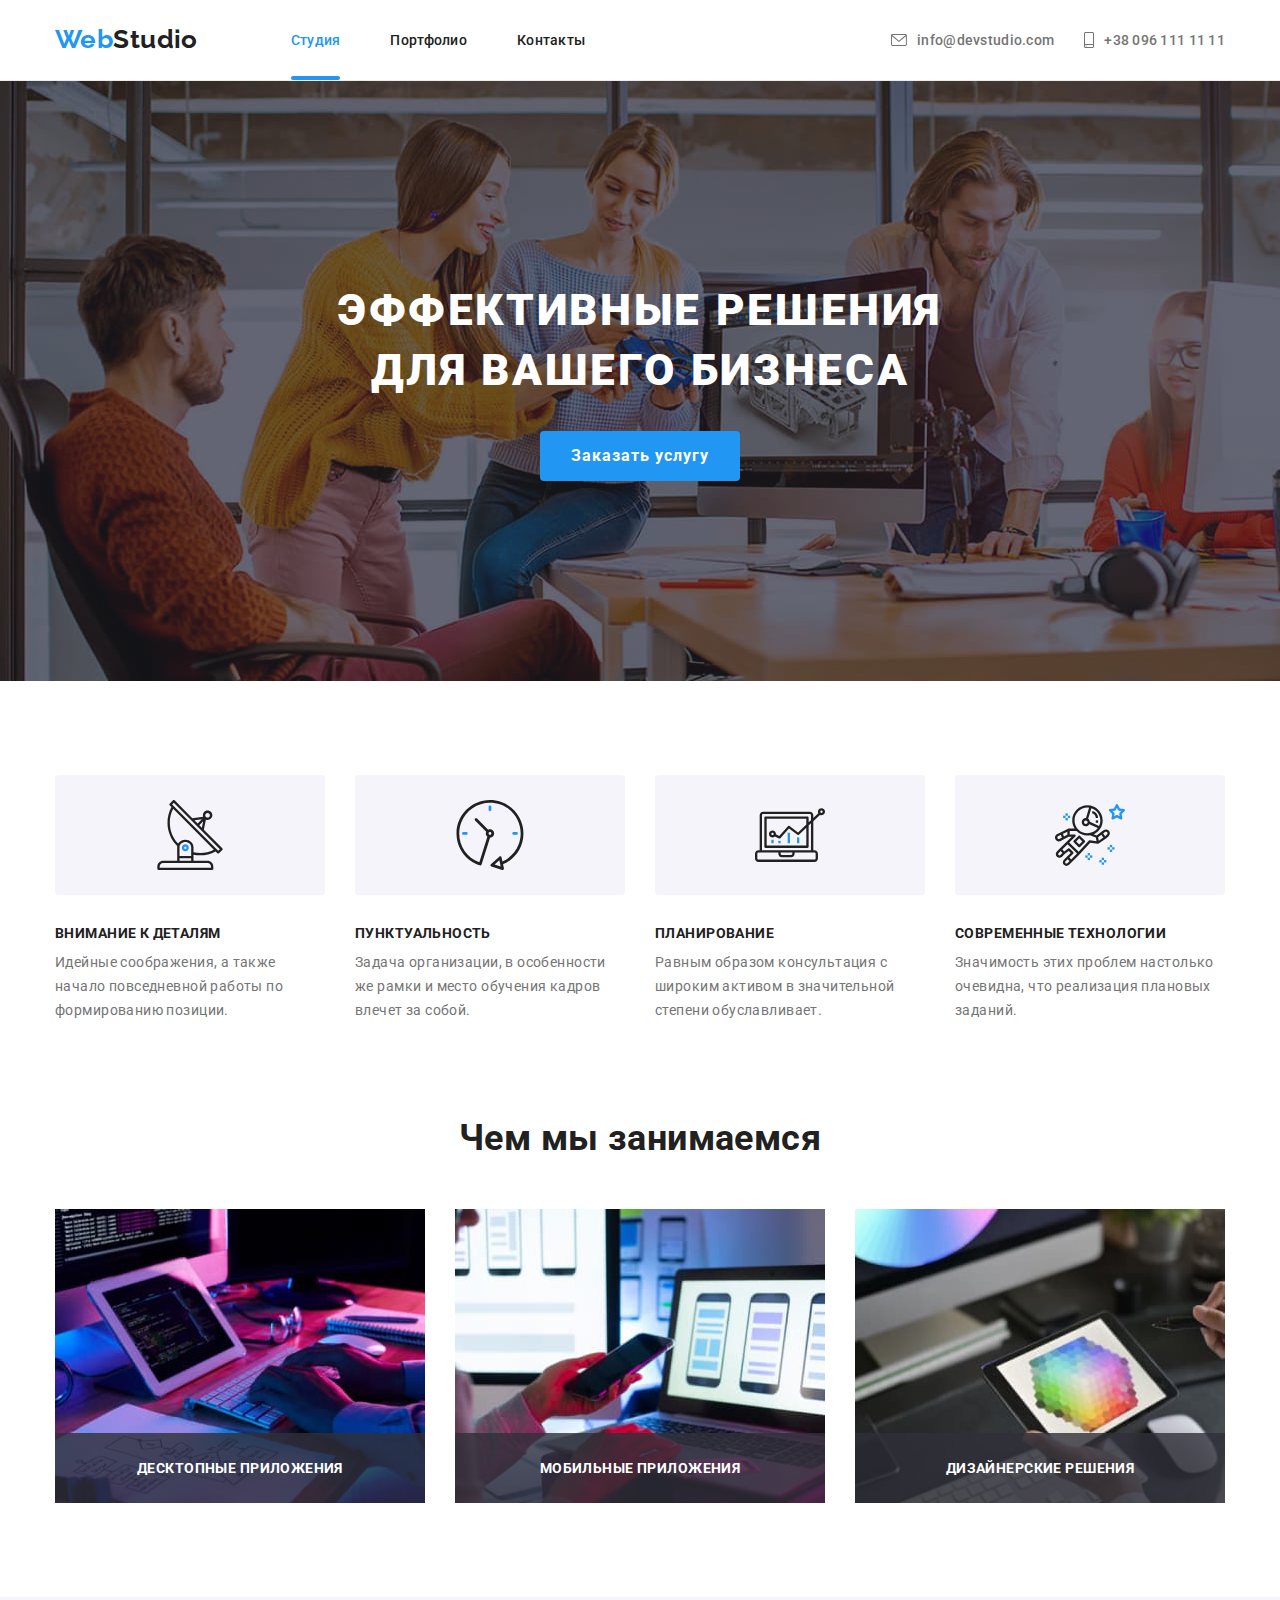
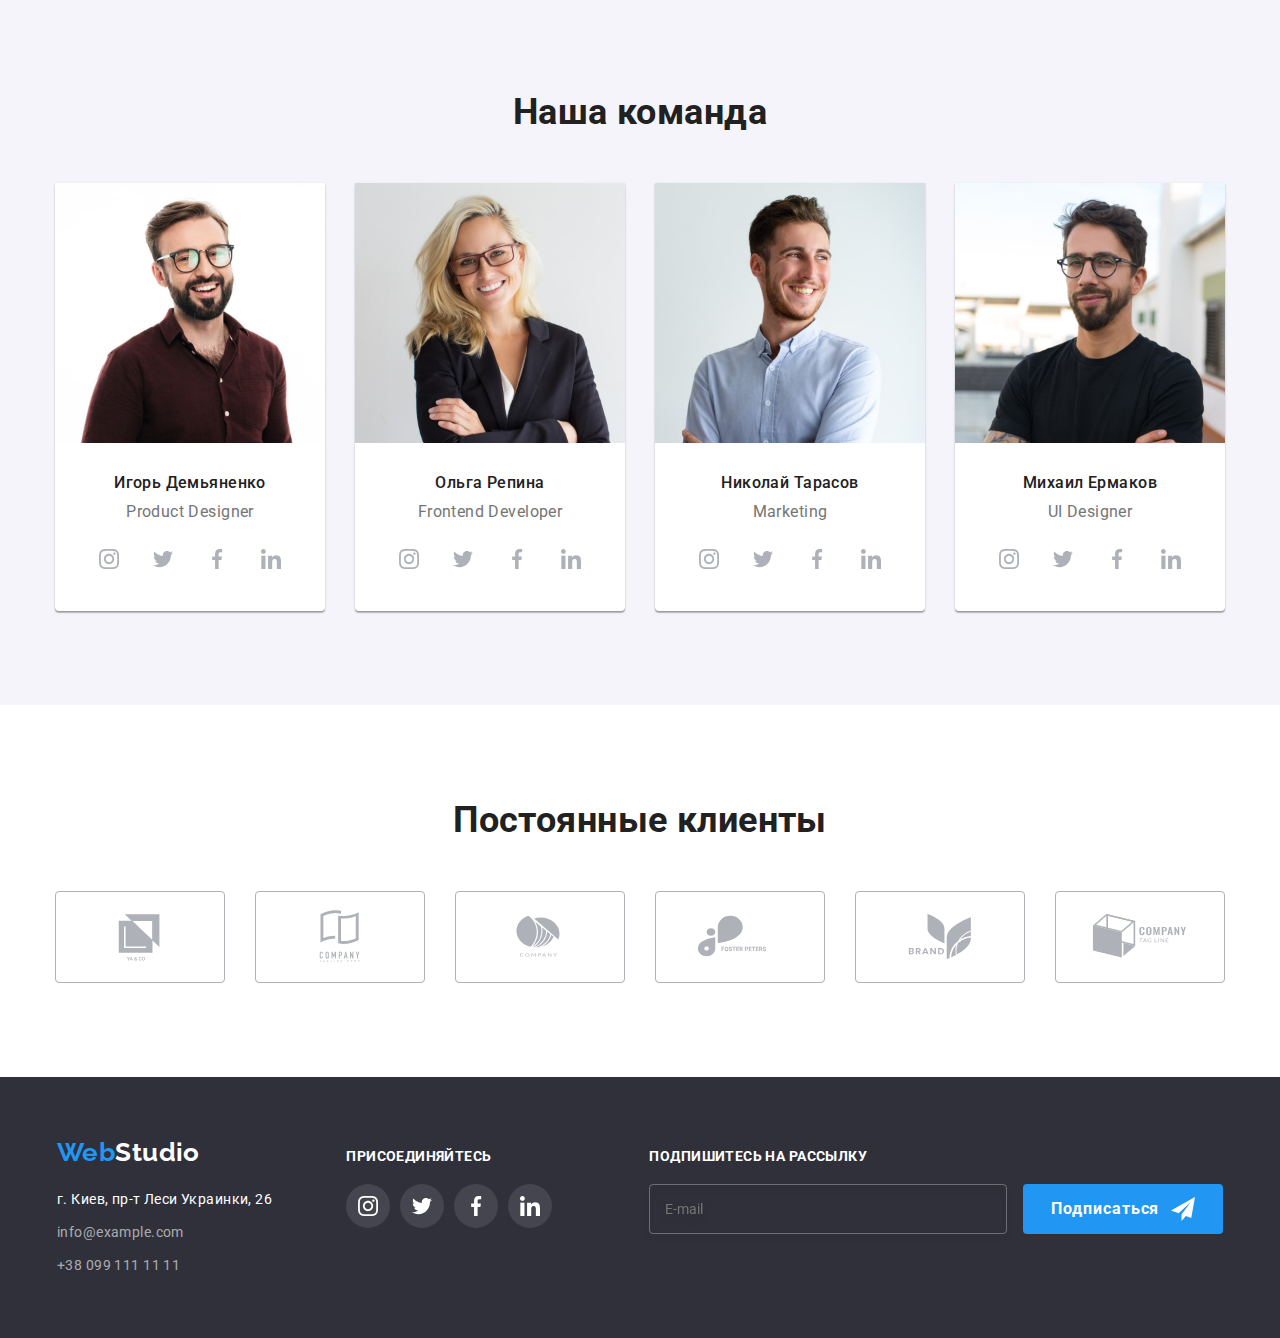
==== index.html @ a968da95 "Футер готов" ====
<!DOCTYPE html>
<html lang="ru">
<head>
    <meta charset="UTF-8">
    <meta http-equiv="X-UA-Compatible" content="IE=edge">
    <meta name="viewport" content="width=device-width, initial-scale=1.0">
    <title>Студия</title>
    <link rel="stylesheet" href="https://cdnjs.cloudflare.com/ajax/libs/modern-normalize/1.0.0/modern-normalize.min.css">
    <link rel="preconnect" href="https://fonts.gstatic.com">
    <link href="https://fonts.googleapis.com/css2?family=Raleway:wght@700&family=Roboto:wght@400;500;700;900&display=swap"
        rel="stylesheet">
    <link rel="stylesheet" href="./css/main.min.css">
</head>
<body>
    <!-- HEADER -->
    <header class="header">
        <div class="header-box container">
            <nav class="nav">
                <a class="logo link" href="./index.html"><span class="logo_accent"> Web</span>Studio</a>
                <ul class="menu list">
                    <li class="menu__item">
                        <a class="menu__link link active-page" href="./index.html">Студия</a>
                    </li>
                    <li class="menu__item">
                        <a class="menu__link link" href="./portfolio.html">Портфолио</a>
                    </li>
                    <li class="menu__item">
                        <a class="menu__link link" href="#">Контакты</a>
                    </li>
                </ul>
            </nav>
            <ul class="contacts list">
                <li class="contacts__item">
                    <a class="contacts__link link"  href="mailto:info@devstudio.com">
                        <svg class="contacts__icon" width="16" height="12">
                            <use href="./images/sprite.svg#icon-envelope"></use>
                        </svg>
                        info@devstudio.com </a>
                </li>
                <li class="contacts__item">
                    <a class="contacts__link link" href="tel:+380961111111"> 
                        <svg class="contacts__icon" width="10" height="16">
                            <use href="./images/sprite.svg#icon-smartphone"></use>
                        </svg> 
                        +38 096 111 11 11</a>
                </li>
            </ul>
        </div>
    </header> 
    <!-- MAIN CONTENT -->
    <main class="main-content">
        <!-- hero --> 
        <section class="hero">
            <div class="hero-box container">
                <h1 class="hero__title">Эффективные решения для вашего бизнеса</h1>
                <button class="hero__button button" type="button" data-modal-open>Заказать услугу</button>
            </div>
        </section>
        <!-- values -->
        <section class="values-section">
            <div class="values-box container">
                <ul class="values list">
                    <li class="values__item">
                        <div class="values__icon-box">
                            <svg class="values__icon" width="70" height="70">
                                <use href="./images/sprite.svg#icon-antenna"></use>
                            </svg >
                        </div>
                        <h3 class="values__title secondary-title">Внимание к деталям</h3>
                        <p class="values__text">Идейные соображения, а также начало повседневной работы по формированию позиции.</p>
                    </li>
                    <li class="values__item">
                        <div class="values__icon-box">
                            <svg class="values__icon" width="70" height="70">
                                <use href="./images/sprite.svg#icon-clock"></use>
                            </svg >
                        </div>
                        <h3 class="values__title secondary-title">Пунктуальность</h3>
                        <p class="values__text">Задача организации, в особенности же рамки и место обучения кадров влечет за собой.</p>
                    </li>
                    <li class="values__item">
                        <div class="values__icon-box">
                            <svg class="values__icon" width="70" height="70">
                                <use href="./images/sprite.svg#icon-diagram"></use>
                            </svg >
                        </div>
                        <h3 class="values__title secondary-title">Планирование</h3>
                        <p class="values__text">Равным образом консультация с широким активом в значительной степени обуславливает.</p>
                    </li>
                    <li class="values__item">
                        <div class="values__icon-box">
                            <svg class="values__icon" width="70" height="70" >
                                <use href="./images/sprite.svg#icon-astronaut"></use>
                            </svg>
                        </div>
                        <h3 class="values__title secondary-title">Современные технологии</h3>
                        <p class="values__text">Значимость этих проблем настолько очевидна, что реализация плановых заданий.</p>
                    </li>
                </ul>
            </div>
        </section>
        <!-- projects -->
        <section class="projects-section">
            <div class="projects-box container">
                <h2 class="section-title">Чем мы занимаемся</h2>
                <ul class="projects list">
                    <li class="projects__item">
                        <img src="./images/main-img/box1.jpg" alt="програмист кодит" width="370" height="294">
                        <h3 class="projects__title">Десктопные приложения</h3>
                    </li>
                    <li class="projects__item">
                        <img src="./images/main-img/box2.jpg" alt="дизайнер делает макет" width="370" height="294">
                        <h3 class="projects__title">Мобильные приложения</h3>
                    </li>
                    <li class="projects__item">
                        <img src="./images/main-img/box3.jpg" alt="планшет с палитрой красок" width="370" height="294">
                        <h3 class="projects__title">Дизайнерские решения</h3>
                    </li>
                </ul>
            </div>
        </section>
        <!-- team -->
        <section class="team-section">
            <div class="team-box container">
                <h2 class="section-title">Наша команда</h2>
                <ul class="team list">
                    <li class="team__item">
                        <img class="team__img" src="./images/main-img/img1.jpg" alt="Product Designer" width="270" height="260">
                        <div class="team__name-box">
                            <h3 class="team__name">Игорь Демьяненко</h3>
                            <p class="team__profession">Product Designer</p>
                            <ul class="social-list list">
                                <li class="social-list__item">
                                    <a href="" class="social-list__link link">
                                        <svg class="social-list__icon" width="20"  height= "20">
                                            <use href="./images/sprite.svg#icon-instagram"> </use>
                                        </svg>
                                    </a>
                                </li>
                                <li class="social-list__item">
                                    <a href="" class="social-list__link link">
                                        <svg class="social-list__icon" width="20"  height= "20">
                                            <use href="./images/sprite.svg#icon-twitter"> </use>
                                        </svg>
                                    </a>
                                </li>
                                <li class="social-list__item">
                                    <a href="" class="social-list__link link">
                                        <svg class="social-list__icon" width="20"  height= "20">
                                            <use href="./images/sprite.svg#icon-facebook"> </use>
                                        </svg>
                                    </a>
                                </li>
                                <li class="social-list__item">
                                    <a href="" class="social-list__link link">
                                        <svg class="social-list__icon" width="20"  height= "20">
                                            <use href="./images/sprite.svg#icon-linkedin"> </use>
                                        </svg>
                                    </a>
                                </li>
                            </ul>
                        </div>
                    </li>
                    <li class="team__item">
                        <img class="team__img" src="./images/main-img/img2.jpg" alt="Frontend Developer" width="270" height="260">
                        <div class="team__name-box">
                            <h3 class="team__name">Ольга Репина</h3>
                            <p class="team__profession">Frontend Developer</p>
                            <ul class="social-list list">
                                <li class="social-list__item">
                                    <a href="" class="social-list__link link">
                                        <svg class="social-list__icon" width="20" height="20">
                                            <use href="./images/sprite.svg#icon-instagram"> </use>
                                        </svg>
                                    </a>
                                </li>
                                <li class="social-list__item">
                                    <a href="" class="social-list__link link">
                                        <svg class="social-list__icon" width="20" height="20">
                                            <use href="./images/sprite.svg#icon-twitter"> </use>
                                        </svg>
                                    </a>
                                </li>
                                <li class="social-list__item">
                                    <a href="" class="social-list__link link">
                                        <svg class="social-list__icon" width="20" height="20">
                                            <use href="./images/sprite.svg#icon-facebook"> </use>
                                        </svg>
                                    </a>
                                </li>
                                <li class="social-list__item">
                                    <a href="" class="social-list__link link">
                                        <svg class="social-list__icon" width="20" height="20">
                                            <use href="./images/sprite.svg#icon-linkedin"> </use>
                                        </svg>
                                    </a>
                                </li>
                            </ul>
                        </div>
                    </li>
                    <li class="team__item">
                        <img class="team__img" src="./images/main-img/img3.jpg" alt="Marketing" width="270" height="260">
                        <div class="team__name-box">
                            <h3 class="team__name">Николай Тарасов</h3>
                            <p class="team__profession">Marketing</p>
                            <ul class="social-list list">
                                <li class="social-list__item">
                                    <a href="" class="social-list__link link">
                                        <svg class="social-list__icon" width="20" height="20">
                                            <use href="./images/sprite.svg#icon-instagram"> </use>
                                        </svg>
                                    </a>
                                </li>
                                <li class="social-list__item">
                                    <a href="" class="social-list__link link">
                                        <svg class="social-list__icon" width="20" height="20">
                                            <use href="./images/sprite.svg#icon-twitter"> </use>
                                        </svg>
                                    </a>
                                </li>
                                <li class="social-list__item">
                                    <a href="" class="social-list__link link">
                                        <svg class="social-list__icon" width="20" height="20">
                                            <use href="./images/sprite.svg#icon-facebook"> </use>
                                        </svg>
                                    </a>
                                </li>
                                <li class="social-list__item">
                                    <a href="" class="social-list__link link">
                                        <svg class="social-list__icon" width="20" height="20">
                                            <use href="./images/sprite.svg#icon-linkedin"> </use>
                                        </svg>
                                    </a>
                                </li>
                            </ul>
                        </div>
                    </li>
                    <li class="team__item">
                        <img class="team__img" src="./images/main-img/img4.jpg" alt="UI Designer" width="270" height="260">
                        <div class="team__name-box">
                            <h3 class="team__name">Михаил Ермаков</h3>
                            <p class="team__profession">UI Designer</p>
                            <ul class="social-list list">
                                <li class="social-list__item">
                                    <a href="" class="social-list__link link">
                                        <svg class="social-list__icon" width="20" height="20">
                                            <use href="./images/sprite.svg#icon-instagram"> </use>
                                        </svg>
                                    </a>
                                </li>
                                <li class="social-list__item">
                                    <a href="" class="social-list__link link">
                                        <svg class="social-list__icon" width="20" height="20">
                                            <use href="./images/sprite.svg#icon-twitter"> </use>
                                        </svg>
                                    </a>
                                </li>
                                <li class="social-list__item">
                                    <a href="" class="social-list__link link">
                                        <svg class="social-list__icon" width="20" height="20">
                                            <use href="./images/sprite.svg#icon-facebook"> </use>
                                        </svg>
                                    </a>
                                </li>
                                <li class="social-list__item">
                                    <a href="" class="social-list__link link">
                                        <svg class="social-list__icon" width="20" height="20">
                                            <use href="./images/sprite.svg#icon-linkedin"> </use>
                                        </svg>
                                    </a>
                                </li>
                            </ul>
                        </div>
                    </li>
                </ul>
            </div>
        </section>
        <!-- clients -->
        <section class="clients-section">
            <div class="clients-box container">
                <h2 class="section-title">Постоянные клиенты</h2>
                <ul class="clients list">
                    <li class="clients__item">
                        <a href="" class="clients__link link">
                            <svg class="clients__icon" width="106" height="60">
                                <use href="./images/sprite.svg#icon-Logo-1"></use>
                            </svg>
                        </a>
                    </li>
                    <li class="clients__item">
                        <a href="" class="clients__link link">
                            <svg class="clients__icon" width="106" height="60">
                                <use href="./images/sprite.svg#icon-Logo-2"></use>
                            </svg>
                        </a>
                    </li>
                    <li class="clients__item">
                        <a href="" class="clients__link link">
                            <svg class="clients__icon" width="106" height="60">
                                <use href="./images/sprite.svg#icon-Logo-3"></use>
                            </svg>
                        </a>
                    </li>
                    <li class="clients__item">
                        <a href="" class="clients__link link">
                            <svg class="clients__icon" width="106" height="60">
                                <use href="./images/sprite.svg#icon-Logo-4"></use>
                            </svg>
                        </a>
                    </li>
                    <li class="clients__item">
                        <a href="" class="clients__link link">
                            <svg class="clients__icon" width="106" height="60">
                                <use href="./images/sprite.svg#icon-Logo-5"></use>
                            </svg>
                        </a>
                    </li>
                    <li class="clients__item">
                        <a href="" class="clients__link link">
                            <svg class="clients__icon" width="106" height="60">
                                <use href="./images/sprite.svg#icon-Logo-6"></use>
                            </svg>
                        </a>
                    </li>
                </ul>

            </div>
        </section>
    </main>
    <!-- FOOTER -->
    <footer class="footer">
        <div class="footer-box container">
            <div class="footer__contacts">
                <a class="logo footer__logo link" href="./index.html"><span class="logo_accent"> Web</span>Studio</a>
                <address class="footer__address">
                    <p class="footer__real-address"> г. Киев, пр-т Леси Украинки, 26 </p>
                    <a class="footer__mail link" href="mailto:info@example.com">info@example.com </a>
                    <a class="footer__tel link" href="tel:+380991111111">+38 099 111 11 11 </a>
                </address>
            </div>
            <div class="footer__join">
                <h3 class="footer__title secondary-title">присоединяйтесь</h3>
                <ul class="footer__social-list list">
                    <li class="social-list__item">
                        <a href="" class="social-list__link footer__social-link  link">
                            <svg class="social-list__icon footer__social-icon" width="20" height="20">
                                <use href="./images/sprite.svg#icon-instagram"> </use>
                            </svg>
                        </a>
                    </li>
                    <li class="social-list__item">
                        <a href="" class="social-list__link footer__social-link  link">
                            <svg class="social-list__icon footer__social-icon" width="20" height="20">
                                <use href="./images/sprite.svg#icon-twitter"> </use>
                            </svg>
                        </a>
                    </li>
                    <li class="social-list__item">
                        <a href="" class="social-list__link footer__social-link  link">
                            <svg class="social-list__icon footer__social-icon" width="20" height="20">
                                <use href="./images/sprite.svg#icon-facebook"> </use>
                            </svg>
                        </a>
                    </li>
                    <li class="social-list__item">
                        <a href="" class="social-list__link footer__social-link link">
                            <svg class="social-list__icon footer__social-icon" width="20" height="20">
                                <use href="./images/sprite.svg#icon-linkedin"> </use>
                            </svg>
                        </a>
                    </li>
                </ul>
            </div>
            <div class="subscribe">
                <h3 class="footer__title secondary-title">Подпишитесь на рассылку</h3>
                <form action="" class="subscribe-form">
                    <label class="subscribe__lable">
                        <input class="subscribe__field" type="email" name="user-email" placeholder="E-mail">
                    </label>
                    <button class="subscribe__button button" type="submit">Подписаться</button>
                </form>
            </div>
        </div>
    </footer>
    <!-- MODAL WINDOW -->
    <div class="backdrop is-hidden" data-modal>
        <div class="modal-window">
            <button class="close-button" type="button" data-modal-close>
                <svg width="18" height="18">
                    <use href="./images/sprite.svg#icon-close-button" ></use>
                </svg>
            </button>
            <form class="modal">
                <p class="modal__title">Оставьте свои данные, мы вам перезвоним</p>
                <label class="modal__field"> Имя
                    <span class="modal__input-wrapper">
                        <input class="modal__input" type="text" name="user-name" minlength="2" required>
                        <svg class="modal__icon" width="18" height="18">
                            <use href="./images/sprite.svg#icon-person-black"></use>
                        </svg>
                    </span>
                </label>
                <label class="modal__field"> Телефон
                    <span class="modal__input-wrapper">
                        <input class="modal__input" type="tel" name="user-tel" required maxlength="13">
                        <svg class="modal__icon" width="18" height="18">
                            <use href="./images/sprite.svg#icon-phone-black"></use>
                        </svg>
                    </span>
                </label>
                <label class="modal__field"> Почта
                    <span class="modal__input-wrapper">
                        <input class="modal__input" type="email" name="user-email" required>
                        <svg class="modal__icon" width="18" height="18">
                            <use href="./images/sprite.svg#icon-email-black"></use>
                        </svg>
                    </span>
                </label>
                <label class="modal__field"> Комментарий
                    <textarea class="modal__message" name="user-message"  placeholder="Введите текст"></textarea>
                </label>
                <div class="checkbox">
                    <input type="checkbox" name="user-policy" id="checkbox" required class="checkbox__imput visually-hidden">
                    <label for="checkbox" class="checkbox__policy">Соглашаюсь с рассылкой и принимаю <a class="checkbox__link" href="">Условия
                        договора</a></label>
                </div>

                <button class="modal__button button" type="submit">Отправить</button>
            </form>
        </div>
    </div>
    <script src="./js/modal.js"></script>
</body>
</html>
---- css/main.min.css ----
:root{--accent-color: #2196f3;--primary-color: #212121;--secondary-color: #757575}.visually-hidden{position:absolute !important;clip:rect(1px 1px 1px 1px);clip:rect(1px, 1px, 1px, 1px);padding:0 !important;border:0 !important;height:1px !important;width:1px !important;overflow:hidden}.list{list-style:none;padding:0;margin:0}.link{text-decoration:none}h1,h2,h3,h4,h5,h6,p{margin-top:0;margin-bottom:0}ul{margin-top:0;margin-bottom:0;padding-left:0}img{display:block}body{background-color:#fff;color:var(--primary-color);font-family:Roboto,sans-serif;font-size:14px;letter-spacing:0.03em}.container{padding-left:15px;padding-right:15px}@media screen and (min-width: 480px){.container{width:480px;margin:0 auto}}@media screen and (min-width: 768px){.container{width:768px}}@media screen and (min-width: 1200px){.container{width:1200px}}.section-title{font-size:36px;line-height:1.17;text-align:center;margin-bottom:50px}.secondary-title{font-size:14px;line-height:1.15;text-transform:uppercase}.logo{color:var(--primary-color);font-family:Raleway, sans-serif;font-weight:700;font-size:26px;line-height:1.2}.logo_accent{color:var(--accent-color)}.button{background-color:var(--accent-color);color:#fff;border:none;border-radius:4px;width:200px;height:50px;font-family:inherit;font-weight:700;font-size:16px;line-height:1.9;text-align:center;letter-spacing:0.06em;transition:background-color 250ms cubic-bezier(0.4, 0, 0.2, 1),box-shadow 250ms cubic-bezier(0.4, 0, 0.2, 1)}.button:hover,.button:active{background-color:#188ce8;cursor:pointer;box-shadow:0px 4px 4px rgba(0,0,0,0.15)}.social-list{display:flex;justify-content:space-between}.social-list__link{display:flex;justify-content:center;align-items:center;width:44px;height:44px;border-radius:50%;transition:background-color 250ms cubic-bezier(0.4, 0, 0.2, 1)}.social-list__link:hover,.social-list__link:focus{background-color:var(--accent-color)}.social-list__icon{fill:#afb1b8;transition:fill 250ms cubic-bezier(0.4, 0, 0.2, 1)}.social-list__link:hover .social-list__icon,.social-list__link:focus .social-list__icon{fill:#fff}.values,.projects,.team{display:flex;margin-top:-30px;margin-left:-30px}.values__item,.projects__item,.team__item{margin-top:30px;margin-left:30px}.menu__link:hover,.menu__link:focus,.contacts__link:hover,.contacts__link:focus{color:var(--accent-color)}.header-box,.nav,.menu,.contacts{display:flex;align-items:center}.header{border-bottom:1px solid #ececec;padding-top:24px;padding-bottom:25px}.menu{margin-left:93px}.menu__link{padding-top:32px;padding-bottom:32px;color:var(--primary-color);transition:color 250ms cubic-bezier(0.4, 0, 0.2, 1)}.menu__item:not(:last-child){margin-right:50px}.menu__link,.contacts__link{font-weight:500;font-size:14px;line-height:1.15;letter-spacing:0.02em}.contacts{margin-left:auto}.contacts__link{color:var(--secondary-color);display:flex;align-items:center;transition:color 250ms cubic-bezier(0.4, 0, 0.2, 1)}.contacts__icon{text-align:center;margin-right:10px;fill:currentColor}.contacts__item:first-child{margin-right:30px}.active-page{position:relative;color:var(--accent-color)}.active-page::after{content:'';position:absolute;display:block;width:100%;height:4px;left:0px;bottom:0px;background-color:var(--accent-color);border-radius:2px}.hero{background-color:#c4c4c4;padding-top:200px;padding-bottom:200px;text-align:center;max-width:1600px;height:600px;margin:0 auto;background-image:linear-gradient(rgba(47,48,58,0.4), rgba(47,48,58,0.4)),url(../images/main-img/hero.jpg);background-size:cover}.hero__title{color:#fff;margin-bottom:30px;display:block;margin-left:auto;margin-right:auto;width:696px;height:120px;font-weight:900;font-size:44px;line-height:1.36;text-align:center;letter-spacing:0.06em;text-transform:uppercase}.values-section{padding-top:94px;padding-bottom:47px}.values__item{flex-basis:calc((100% - 120px) / 4)}.values__title{margin-bottom:10px}.values__text{color:var(--secondary-color);line-height:1.7}.values__icon-box{display:flex;justify-content:center;align-items:center;width:270px;height:120px;background-color:#f5f4fa;border-radius:4px;margin-bottom:30px}.projects-section{padding-top:47px;padding-bottom:94px}.projects__item{position:relative}.projects__title{position:absolute;width:100%;height:70px;bottom:0px;left:0px;padding-top:27px;padding-bottom:27px;font-size:14px;line-height:1.15;text-transform:uppercase;color:#fff;text-align:center;background-color:rgba(47,48,58,0.8)}.team-section{background-color:#f5f4fa;padding-top:94px;padding-bottom:94px}.team__item{background-color:#fff;box-shadow:0px 1px 3px rgba(0,0,0,0.12),0px 1px 1px rgba(0,0,0,0.14),0px 2px 1px rgba(0,0,0,0.2);border-radius:0px 0px 4px 4px}.team__name-box{padding:30px 32px}.team__name{margin-bottom:10px;font-weight:500}.team__name,.team__profession{font-size:16px;line-height:1.19;text-align:center}.team__profession{color:var(--secondary-color);margin-bottom:16px}.clients-section{padding-top:94px;padding-bottom:94px}.clients{display:flex;justify-content:space-between}.clients__link{display:flex;justify-content:center;align-items:center;width:170px;height:92px;border:1px solid #afb1b8;border-radius:4px;transition:border 250ms cubic-bezier(0.4, 0, 0.2, 1)}.clients__link:hover,.clients__link:focus{border:1px solid var(--accent-color)}.clients__icon{fill:#afb1b8;transition:fill 250ms cubic-bezier(0.4, 0, 0.2, 1)}.clients__link:hover .clients__icon,.clients__link:focus .clients__icon{fill:var(--accent-color)}.footer-box{text-align:center}.footer{background-color:#2f303a;padding-top:60px;padding-bottom:60px}.footer__logo{color:#fff}.footer__address{margin-top:20px}.footer__mail,.footer__tel{display:block;margin-top:9px;color:rgba(255,255,255,0.6);font-style:normal;line-height:1.71}.footer__real-address{color:#fff;font-style:normal;line-height:1.71}.footer__contacts{margin-bottom:60px}.footer__join{margin-bottom:60px}.footer__title{color:#fff;margin-bottom:20px}.footer__social-list{margin:0 auto;display:flex;width:206px;justify-content:space-between}.footer__social-link{background-color:rgba(255,255,255,0.1)}.footer__social-icon{fill:#fff}.subscribe__field{width:100%;height:50px;padding:15px;margin-bottom:20px;background-color:transparent;color:#fff;border:1px solid rgba(255,255,255,0.3);border-radius:4px;filter:drop-shadow(0px 4px 4px rgba(0,0,0,0.15));transition:border 250ms cubic-bezier(0.4, 0, 0.2, 1)}.subscribe__field:focus{outline:none;border:1px solid var(--accent-color)}.subscribe__field:focus::placeholder{font-size:16px;line-height:1.25;letter-spacing:0.03em;color:rgba(255,255,255,0.6)}.subscribe__button{margin:0 auto;display:flex;align-items:center;text-align:center;justify-content:space-between;padding:10px 28px}.subscribe__button::after{content:'';display:inline-block;width:24px;height:24px;background-image:url(../images/svg/subscribe-submit.svg)}@media screen and (min-width: 480px){.subscribe__field{width:450px}}@media screen and (min-width: 768px){.footer-box{display:flex;align-items:baseline;flex-wrap:wrap;justify-content:space-around}}@media screen and (min-width: 1200px){.footer-box{text-align:start;flex-wrap:nowrap}.footer__contacts{margin-bottom:0}.footer__join{margin-left:70px;margin-bottom:0}.subscribe{margin-left:93px}.subscribe__field{width:358px;margin-right:12px}.subscribe__button{display:inline-flex}}.backdrop{position:fixed;top:0px;left:0px;z-index:100;width:100%;height:100%;background-color:rgba(0,0,0,0.2)}.is-hidden{opacity:0;visibility:hidden;pointer-events:none}.modal-window{position:absolute;top:50%;left:50%;transform:translate(-50%, -50%) scale(1);width:528px;height:581px;padding:40px;background-color:#fff;box-shadow:0px 1px 3px rgba(0,0,0,0.12),0px 1px 1px rgba(0,0,0,0.14),0px 2px 1px rgba(0,0,0,0.2);border-radius:4px;transition:opacity 250ms cubic-bezier(0.4, 0, 0.2, 1),transform 250ms cubic-bezier(0.4, 0, 0.2, 1)}.backdrop.is-hidden .modal-window{opacity:0;transform:translate(-50%, -50%) scale(0)}.close-button{position:absolute;top:8px;right:8px;display:flex;justify-content:center;align-items:center;width:30px;height:30px;padding:0px;background-color:#fff;border:1px solid rgba(0,0,0,0.1);border-radius:50%;box-sizing:border-box;cursor:pointer;transition:fill 250ms cubic-bezier(0.4, 0, 0.2, 1)}.close-button:hover,.close-button:focus{fill:var(--accent-color)}.modal{display:flex;flex-direction:column}.modal__title{font-weight:700;font-size:20px;line-height:1.15;text-align:center;margin-bottom:12px}.modal__field{margin-bottom:10px;font-size:12px;line-height:1.16;letter-spacing:0.01em;color:#757575}.modal__input-wrapper{position:relative;display:block;margin-top:4px}.modal__input{width:100%;height:40px;border:1px solid rgba(33,33,33,0.2);border-radius:4px;padding-left:42px;transition:border 250ms cubic-bezier(0.4, 0, 0.2, 1)}.modal__input:focus,.modal__message:focus{outline:none;border:1px solid var(--accent-color);border-radius:4px}.modal__icon{position:absolute;top:50%;left:12px;transform:translateY(-50%);display:block;transition:fill 250ms cubic-bezier(0.4, 0, 0.2, 1)}.modal__input:focus+.modal__icon{fill:var(--accent-color)}.modal__field:last-of-type{margin-bottom:20px}.modal__message{width:100%;height:120px;resize:none;border:1px solid rgba(33,33,33,0.2);border-radius:4px;padding:12px 16px;margin-top:4px;transition:border 250ms cubic-bezier(0.4, 0, 0.2, 1)}.modal__message::placeholder{font-size:14px;letter-spacing:0.01em;color:rgba(117,117,117,0.5)}.checkbox{text-align:center}.checkbox__link{color:var(--accent-color);transition:outline 250ms cubic-bezier(0.4, 0, 0.2, 1)}.checkbox__link:focus{outline-color:var(--accent-color)}.checkbox__policy{line-height:1.7;color:#757575}.checkbox__policy::before{content:'';display:inline-block;vertical-align:middle;cursor:pointer;width:16px;height:15px;background-image:url(../images/svg/empty-check.svg);margin-right:9px;transition:box-shadow 250ms cubic-bezier(0.4, 0, 0.2, 1),background-image 250ms cubic-bezier(0.4, 0, 0.2, 1)}.checkbox__imput:checked+.checkbox__policy::before{background-image:url(..//images/svg/check.svg)}.checkbox__imput:focus+.checkbox__policy::before{box-shadow:0 0 2px 1px var(--accent-color)}.modal__button{align-self:center;padding:10px 55px;margin-top:30px}.filter{display:flex;justify-content:center;margin-bottom:50px}.filter__item:not(:last-child){margin-right:8px}.filter__button{background-color:#f5f4fa;font-family:inherit;font-weight:500;font-size:16px;line-height:1.6;padding:6px 22px;border-radius:4px;border:none;transition:color 250ms cubic-bezier(0.4, 0, 0.2, 1),background-color 250ms cubic-bezier(0.4, 0, 0.2, 1),box-shadow 250ms cubic-bezier(0.4, 0, 0.2, 1)}.filter__button:hover,.filter__button:focus{background-color:var(--accent-color);color:#fff;cursor:pointer;box-shadow:0px 3px 1px rgba(0,0,0,0.1),0px 1px 2px rgba(0,0,0,0.08),0px 2px 2px rgba(0,0,0,0.12)}.section-gallery{padding-top:94px;padding-bottom:94px}.gallery{display:flex;flex-wrap:wrap;margin-top:-30px;margin-left:-30px}.gallery__item{background-color:#ffffff;margin-top:30px;margin-left:30px}.gallery__title{color:var(--primary-color);font-size:18px;line-height:2;letter-spacing:0.06em;margin-bottom:4px}.gallery__text{color:var(--secondary-color);font-size:16px;line-height:1.9}.gallery__item-box{padding:20px 24px;border:1px solid #eeeeee}.gallery__link{display:block;transition:box-shadow 250ms cubic-bezier(0.4, 0, 0.2, 1)}.gallery__link:hover,.gallery__link:focus{box-shadow:0px 1px 1px rgba(0,0,0,0.12),0px 4px 4px rgba(0,0,0,0.06),1px 4px 6px rgba(0,0,0,0.16)}.overlay{position:relative;overflow:hidden}.overlay__text{position:absolute;top:0px;left:0px;transform:translateY(100%);overflow:auto;width:100%;height:100%;padding:63px 24px;font-size:18px;line-height:1.55;color:#fff;background-color:rgba(33,150,243,0.9);transition:transform 250ms cubic-bezier(0.4, 0, 0.2, 1)}.gallery__link:hover .overlay__text,.gallery__link:focus .overlay__text{transform:translateY(0%)}
/*# sourceMappingURL=main.min.css.map */
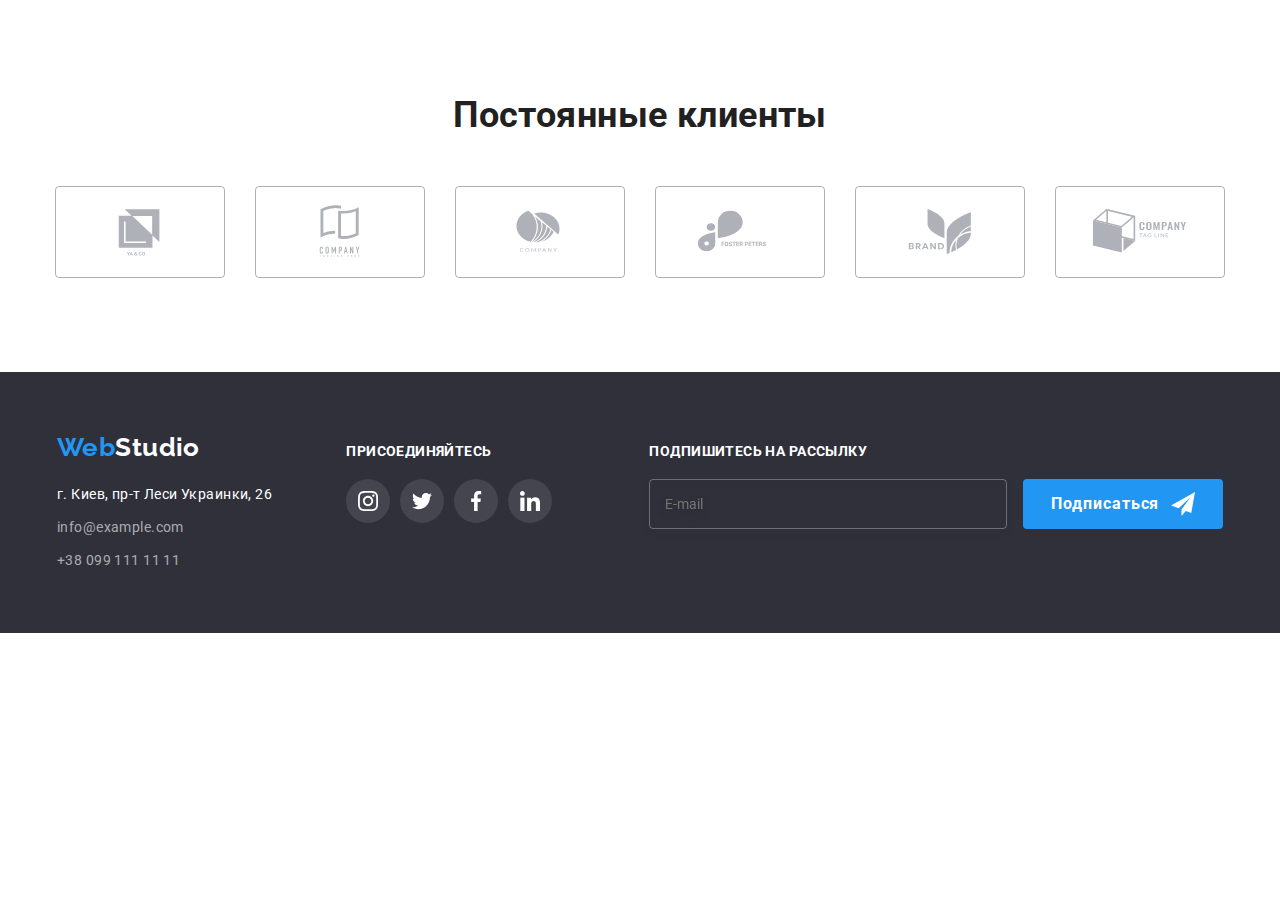
==== commit 98201b86: "cекция клиенты готова" ====
--- a/index.html
+++ b/index.html
@@ -13,7 +13,7 @@
 </head>
 <body>
     <!-- HEADER -->
-    <header class="header">
+    <!-- <header class="header">
         <div class="header-box container">
             <nav class="nav">
                 <a class="logo link" href="./index.html"><span class="logo_accent"> Web</span>Studio</a>
@@ -46,18 +46,18 @@
                 </li>
             </ul>
         </div>
-    </header> 
+    </header>  -->
     <!-- MAIN CONTENT -->
     <main class="main-content">
         <!-- hero --> 
-        <section class="hero">
+        <!-- <section class="hero">
             <div class="hero-box container">
                 <h1 class="hero__title">Эффективные решения для вашего бизнеса</h1>
                 <button class="hero__button button" type="button" data-modal-open>Заказать услугу</button>
             </div>
-        </section>
+        </section> -->
         <!-- values -->
-        <section class="values-section">
+        <!-- <section class="values-section">
             <div class="values-box container">
                 <ul class="values list">
                     <li class="values__item">
@@ -98,9 +98,9 @@
                     </li>
                 </ul>
             </div>
-        </section>
+        </section> -->
         <!-- projects -->
-        <section class="projects-section">
+        <!-- <section class="projects-section">
             <div class="projects-box container">
                 <h2 class="section-title">Чем мы занимаемся</h2>
                 <ul class="projects list">
@@ -118,9 +118,9 @@
                     </li>
                 </ul>
             </div>
-        </section>
+        </section> -->
         <!-- team -->
-        <section class="team-section">
+        <!-- <section class="team-section">
             <div class="team-box container">
                 <h2 class="section-title">Наша команда</h2>
                 <ul class="team list">
@@ -274,7 +274,7 @@
                     </li>
                 </ul>
             </div>
-        </section>
+        </section> -->
         <!-- clients -->
         <section class="clients-section">
             <div class="clients-box container">
--- a/css/main.min.css
+++ b/css/main.min.css
@@ -1,2 +1,2 @@
-:root{--accent-color: #2196f3;--primary-color: #212121;--secondary-color: #757575}.visually-hidden{position:absolute !important;clip:rect(1px 1px 1px 1px);clip:rect(1px, 1px, 1px, 1px);padding:0 !important;border:0 !important;height:1px !important;width:1px !important;overflow:hidden}.list{list-style:none;padding:0;margin:0}.link{text-decoration:none}h1,h2,h3,h4,h5,h6,p{margin-top:0;margin-bottom:0}ul{margin-top:0;margin-bottom:0;padding-left:0}img{display:block}body{background-color:#fff;color:var(--primary-color);font-family:Roboto,sans-serif;font-size:14px;letter-spacing:0.03em}.container{padding-left:15px;padding-right:15px}@media screen and (min-width: 480px){.container{width:480px;margin:0 auto}}@media screen and (min-width: 768px){.container{width:768px}}@media screen and (min-width: 1200px){.container{width:1200px}}.section-title{font-size:36px;line-height:1.17;text-align:center;margin-bottom:50px}.secondary-title{font-size:14px;line-height:1.15;text-transform:uppercase}.logo{color:var(--primary-color);font-family:Raleway, sans-serif;font-weight:700;font-size:26px;line-height:1.2}.logo_accent{color:var(--accent-color)}.button{background-color:var(--accent-color);color:#fff;border:none;border-radius:4px;width:200px;height:50px;font-family:inherit;font-weight:700;font-size:16px;line-height:1.9;text-align:center;letter-spacing:0.06em;transition:background-color 250ms cubic-bezier(0.4, 0, 0.2, 1),box-shadow 250ms cubic-bezier(0.4, 0, 0.2, 1)}.button:hover,.button:active{background-color:#188ce8;cursor:pointer;box-shadow:0px 4px 4px rgba(0,0,0,0.15)}.social-list{display:flex;justify-content:space-between}.social-list__link{display:flex;justify-content:center;align-items:center;width:44px;height:44px;border-radius:50%;transition:background-color 250ms cubic-bezier(0.4, 0, 0.2, 1)}.social-list__link:hover,.social-list__link:focus{background-color:var(--accent-color)}.social-list__icon{fill:#afb1b8;transition:fill 250ms cubic-bezier(0.4, 0, 0.2, 1)}.social-list__link:hover .social-list__icon,.social-list__link:focus .social-list__icon{fill:#fff}.values,.projects,.team{display:flex;margin-top:-30px;margin-left:-30px}.values__item,.projects__item,.team__item{margin-top:30px;margin-left:30px}.menu__link:hover,.menu__link:focus,.contacts__link:hover,.contacts__link:focus{color:var(--accent-color)}.header-box,.nav,.menu,.contacts{display:flex;align-items:center}.header{border-bottom:1px solid #ececec;padding-top:24px;padding-bottom:25px}.menu{margin-left:93px}.menu__link{padding-top:32px;padding-bottom:32px;color:var(--primary-color);transition:color 250ms cubic-bezier(0.4, 0, 0.2, 1)}.menu__item:not(:last-child){margin-right:50px}.menu__link,.contacts__link{font-weight:500;font-size:14px;line-height:1.15;letter-spacing:0.02em}.contacts{margin-left:auto}.contacts__link{color:var(--secondary-color);display:flex;align-items:center;transition:color 250ms cubic-bezier(0.4, 0, 0.2, 1)}.contacts__icon{text-align:center;margin-right:10px;fill:currentColor}.contacts__item:first-child{margin-right:30px}.active-page{position:relative;color:var(--accent-color)}.active-page::after{content:'';position:absolute;display:block;width:100%;height:4px;left:0px;bottom:0px;background-color:var(--accent-color);border-radius:2px}.hero{background-color:#c4c4c4;padding-top:200px;padding-bottom:200px;text-align:center;max-width:1600px;height:600px;margin:0 auto;background-image:linear-gradient(rgba(47,48,58,0.4), rgba(47,48,58,0.4)),url(../images/main-img/hero.jpg);background-size:cover}.hero__title{color:#fff;margin-bottom:30px;display:block;margin-left:auto;margin-right:auto;width:696px;height:120px;font-weight:900;font-size:44px;line-height:1.36;text-align:center;letter-spacing:0.06em;text-transform:uppercase}.values-section{padding-top:94px;padding-bottom:47px}.values__item{flex-basis:calc((100% - 120px) / 4)}.values__title{margin-bottom:10px}.values__text{color:var(--secondary-color);line-height:1.7}.values__icon-box{display:flex;justify-content:center;align-items:center;width:270px;height:120px;background-color:#f5f4fa;border-radius:4px;margin-bottom:30px}.projects-section{padding-top:47px;padding-bottom:94px}.projects__item{position:relative}.projects__title{position:absolute;width:100%;height:70px;bottom:0px;left:0px;padding-top:27px;padding-bottom:27px;font-size:14px;line-height:1.15;text-transform:uppercase;color:#fff;text-align:center;background-color:rgba(47,48,58,0.8)}.team-section{background-color:#f5f4fa;padding-top:94px;padding-bottom:94px}.team__item{background-color:#fff;box-shadow:0px 1px 3px rgba(0,0,0,0.12),0px 1px 1px rgba(0,0,0,0.14),0px 2px 1px rgba(0,0,0,0.2);border-radius:0px 0px 4px 4px}.team__name-box{padding:30px 32px}.team__name{margin-bottom:10px;font-weight:500}.team__name,.team__profession{font-size:16px;line-height:1.19;text-align:center}.team__profession{color:var(--secondary-color);margin-bottom:16px}.clients-section{padding-top:94px;padding-bottom:94px}.clients{display:flex;justify-content:space-between}.clients__link{display:flex;justify-content:center;align-items:center;width:170px;height:92px;border:1px solid #afb1b8;border-radius:4px;transition:border 250ms cubic-bezier(0.4, 0, 0.2, 1)}.clients__link:hover,.clients__link:focus{border:1px solid var(--accent-color)}.clients__icon{fill:#afb1b8;transition:fill 250ms cubic-bezier(0.4, 0, 0.2, 1)}.clients__link:hover .clients__icon,.clients__link:focus .clients__icon{fill:var(--accent-color)}.footer-box{text-align:center}.footer{background-color:#2f303a;padding-top:60px;padding-bottom:60px}.footer__logo{color:#fff}.footer__address{margin-top:20px}.footer__mail,.footer__tel{display:block;margin-top:9px;color:rgba(255,255,255,0.6);font-style:normal;line-height:1.71}.footer__real-address{color:#fff;font-style:normal;line-height:1.71}.footer__contacts{margin-bottom:60px}.footer__join{margin-bottom:60px}.footer__title{color:#fff;margin-bottom:20px}.footer__social-list{margin:0 auto;display:flex;width:206px;justify-content:space-between}.footer__social-link{background-color:rgba(255,255,255,0.1)}.footer__social-icon{fill:#fff}.subscribe__field{width:100%;height:50px;padding:15px;margin-bottom:20px;background-color:transparent;color:#fff;border:1px solid rgba(255,255,255,0.3);border-radius:4px;filter:drop-shadow(0px 4px 4px rgba(0,0,0,0.15));transition:border 250ms cubic-bezier(0.4, 0, 0.2, 1)}.subscribe__field:focus{outline:none;border:1px solid var(--accent-color)}.subscribe__field:focus::placeholder{font-size:16px;line-height:1.25;letter-spacing:0.03em;color:rgba(255,255,255,0.6)}.subscribe__button{margin:0 auto;display:flex;align-items:center;text-align:center;justify-content:space-between;padding:10px 28px}.subscribe__button::after{content:'';display:inline-block;width:24px;height:24px;background-image:url(../images/svg/subscribe-submit.svg)}@media screen and (min-width: 480px){.subscribe__field{width:450px}}@media screen and (min-width: 768px){.footer-box{display:flex;align-items:baseline;flex-wrap:wrap;justify-content:space-around}}@media screen and (min-width: 1200px){.footer-box{text-align:start;flex-wrap:nowrap}.footer__contacts{margin-bottom:0}.footer__join{margin-left:70px;margin-bottom:0}.subscribe{margin-left:93px}.subscribe__field{width:358px;margin-right:12px}.subscribe__button{display:inline-flex}}.backdrop{position:fixed;top:0px;left:0px;z-index:100;width:100%;height:100%;background-color:rgba(0,0,0,0.2)}.is-hidden{opacity:0;visibility:hidden;pointer-events:none}.modal-window{position:absolute;top:50%;left:50%;transform:translate(-50%, -50%) scale(1);width:528px;height:581px;padding:40px;background-color:#fff;box-shadow:0px 1px 3px rgba(0,0,0,0.12),0px 1px 1px rgba(0,0,0,0.14),0px 2px 1px rgba(0,0,0,0.2);border-radius:4px;transition:opacity 250ms cubic-bezier(0.4, 0, 0.2, 1),transform 250ms cubic-bezier(0.4, 0, 0.2, 1)}.backdrop.is-hidden .modal-window{opacity:0;transform:translate(-50%, -50%) scale(0)}.close-button{position:absolute;top:8px;right:8px;display:flex;justify-content:center;align-items:center;width:30px;height:30px;padding:0px;background-color:#fff;border:1px solid rgba(0,0,0,0.1);border-radius:50%;box-sizing:border-box;cursor:pointer;transition:fill 250ms cubic-bezier(0.4, 0, 0.2, 1)}.close-button:hover,.close-button:focus{fill:var(--accent-color)}.modal{display:flex;flex-direction:column}.modal__title{font-weight:700;font-size:20px;line-height:1.15;text-align:center;margin-bottom:12px}.modal__field{margin-bottom:10px;font-size:12px;line-height:1.16;letter-spacing:0.01em;color:#757575}.modal__input-wrapper{position:relative;display:block;margin-top:4px}.modal__input{width:100%;height:40px;border:1px solid rgba(33,33,33,0.2);border-radius:4px;padding-left:42px;transition:border 250ms cubic-bezier(0.4, 0, 0.2, 1)}.modal__input:focus,.modal__message:focus{outline:none;border:1px solid var(--accent-color);border-radius:4px}.modal__icon{position:absolute;top:50%;left:12px;transform:translateY(-50%);display:block;transition:fill 250ms cubic-bezier(0.4, 0, 0.2, 1)}.modal__input:focus+.modal__icon{fill:var(--accent-color)}.modal__field:last-of-type{margin-bottom:20px}.modal__message{width:100%;height:120px;resize:none;border:1px solid rgba(33,33,33,0.2);border-radius:4px;padding:12px 16px;margin-top:4px;transition:border 250ms cubic-bezier(0.4, 0, 0.2, 1)}.modal__message::placeholder{font-size:14px;letter-spacing:0.01em;color:rgba(117,117,117,0.5)}.checkbox{text-align:center}.checkbox__link{color:var(--accent-color);transition:outline 250ms cubic-bezier(0.4, 0, 0.2, 1)}.checkbox__link:focus{outline-color:var(--accent-color)}.checkbox__policy{line-height:1.7;color:#757575}.checkbox__policy::before{content:'';display:inline-block;vertical-align:middle;cursor:pointer;width:16px;height:15px;background-image:url(../images/svg/empty-check.svg);margin-right:9px;transition:box-shadow 250ms cubic-bezier(0.4, 0, 0.2, 1),background-image 250ms cubic-bezier(0.4, 0, 0.2, 1)}.checkbox__imput:checked+.checkbox__policy::before{background-image:url(..//images/svg/check.svg)}.checkbox__imput:focus+.checkbox__policy::before{box-shadow:0 0 2px 1px var(--accent-color)}.modal__button{align-self:center;padding:10px 55px;margin-top:30px}.filter{display:flex;justify-content:center;margin-bottom:50px}.filter__item:not(:last-child){margin-right:8px}.filter__button{background-color:#f5f4fa;font-family:inherit;font-weight:500;font-size:16px;line-height:1.6;padding:6px 22px;border-radius:4px;border:none;transition:color 250ms cubic-bezier(0.4, 0, 0.2, 1),background-color 250ms cubic-bezier(0.4, 0, 0.2, 1),box-shadow 250ms cubic-bezier(0.4, 0, 0.2, 1)}.filter__button:hover,.filter__button:focus{background-color:var(--accent-color);color:#fff;cursor:pointer;box-shadow:0px 3px 1px rgba(0,0,0,0.1),0px 1px 2px rgba(0,0,0,0.08),0px 2px 2px rgba(0,0,0,0.12)}.section-gallery{padding-top:94px;padding-bottom:94px}.gallery{display:flex;flex-wrap:wrap;margin-top:-30px;margin-left:-30px}.gallery__item{background-color:#ffffff;margin-top:30px;margin-left:30px}.gallery__title{color:var(--primary-color);font-size:18px;line-height:2;letter-spacing:0.06em;margin-bottom:4px}.gallery__text{color:var(--secondary-color);font-size:16px;line-height:1.9}.gallery__item-box{padding:20px 24px;border:1px solid #eeeeee}.gallery__link{display:block;transition:box-shadow 250ms cubic-bezier(0.4, 0, 0.2, 1)}.gallery__link:hover,.gallery__link:focus{box-shadow:0px 1px 1px rgba(0,0,0,0.12),0px 4px 4px rgba(0,0,0,0.06),1px 4px 6px rgba(0,0,0,0.16)}.overlay{position:relative;overflow:hidden}.overlay__text{position:absolute;top:0px;left:0px;transform:translateY(100%);overflow:auto;width:100%;height:100%;padding:63px 24px;font-size:18px;line-height:1.55;color:#fff;background-color:rgba(33,150,243,0.9);transition:transform 250ms cubic-bezier(0.4, 0, 0.2, 1)}.gallery__link:hover .overlay__text,.gallery__link:focus .overlay__text{transform:translateY(0%)}
+:root{--accent-color: #2196f3;--primary-color: #212121;--secondary-color: #757575}.visually-hidden{position:absolute !important;clip:rect(1px 1px 1px 1px);clip:rect(1px, 1px, 1px, 1px);padding:0 !important;border:0 !important;height:1px !important;width:1px !important;overflow:hidden}.list{list-style:none;padding:0;margin:0}.link{text-decoration:none}h1,h2,h3,h4,h5,h6,p{margin-top:0;margin-bottom:0}ul{margin-top:0;margin-bottom:0;padding-left:0}img{display:block}body{background-color:#fff;color:var(--primary-color);font-family:Roboto,sans-serif;font-size:14px;letter-spacing:0.03em}.container{padding-left:15px;padding-right:15px}@media screen and (min-width: 480px){.container{width:480px;margin:0 auto}}@media screen and (min-width: 768px){.container{width:768px}}@media screen and (min-width: 1200px){.container{width:1200px}}.section-title{font-size:28px;line-height:1.17;text-align:center;margin-bottom:30px}@media screen and (min-width: 1200px){.section-title{font-size:36px;margin-bottom:50px}}.secondary-title{font-size:14px;line-height:1.15;text-transform:uppercase}.logo{color:var(--primary-color);font-family:Raleway, sans-serif;font-weight:700;font-size:26px;line-height:1.2}.logo_accent{color:var(--accent-color)}.button{background-color:var(--accent-color);color:#fff;border:none;border-radius:4px;width:200px;height:50px;font-family:inherit;font-weight:700;font-size:16px;line-height:1.9;text-align:center;letter-spacing:0.06em;transition:background-color 250ms cubic-bezier(0.4, 0, 0.2, 1),box-shadow 250ms cubic-bezier(0.4, 0, 0.2, 1)}.button:hover,.button:active{background-color:#188ce8;cursor:pointer;box-shadow:0px 4px 4px rgba(0,0,0,0.15)}.social-list{display:flex;justify-content:space-between}.social-list__link{display:flex;justify-content:center;align-items:center;width:44px;height:44px;border-radius:50%;transition:background-color 250ms cubic-bezier(0.4, 0, 0.2, 1)}.social-list__link:hover,.social-list__link:focus{background-color:var(--accent-color)}.social-list__icon{fill:#afb1b8;transition:fill 250ms cubic-bezier(0.4, 0, 0.2, 1)}.social-list__link:hover .social-list__icon,.social-list__link:focus .social-list__icon{fill:#fff}.values,.projects,.team{display:flex;margin-top:-30px;margin-left:-30px}.values__item,.projects__item,.team__item{margin-top:30px;margin-left:30px}.menu__link:hover,.menu__link:focus,.contacts__link:hover,.contacts__link:focus{color:var(--accent-color)}.header-box,.nav,.menu,.contacts{display:flex;align-items:center}.header{border-bottom:1px solid #ececec;padding-top:24px;padding-bottom:25px}.menu{margin-left:93px}.menu__link{padding-top:32px;padding-bottom:32px;color:var(--primary-color);transition:color 250ms cubic-bezier(0.4, 0, 0.2, 1)}.menu__item:not(:last-child){margin-right:50px}.menu__link,.contacts__link{font-weight:500;font-size:14px;line-height:1.15;letter-spacing:0.02em}.contacts{margin-left:auto}.contacts__link{color:var(--secondary-color);display:flex;align-items:center;transition:color 250ms cubic-bezier(0.4, 0, 0.2, 1)}.contacts__icon{text-align:center;margin-right:10px;fill:currentColor}.contacts__item:first-child{margin-right:30px}.active-page{position:relative;color:var(--accent-color)}.active-page::after{content:'';position:absolute;display:block;width:100%;height:4px;left:0px;bottom:0px;background-color:var(--accent-color);border-radius:2px}.hero{background-color:#c4c4c4;padding-top:200px;padding-bottom:200px;text-align:center;max-width:1600px;height:600px;margin:0 auto;background-image:linear-gradient(rgba(47,48,58,0.4), rgba(47,48,58,0.4)),url(../images/main-img/hero.jpg);background-size:cover}.hero__title{color:#fff;margin-bottom:30px;display:block;margin-left:auto;margin-right:auto;width:696px;height:120px;font-weight:900;font-size:44px;line-height:1.36;text-align:center;letter-spacing:0.06em;text-transform:uppercase}.values-section{padding-top:94px;padding-bottom:47px}.values__item{flex-basis:calc((100% - 120px) / 4)}.values__title{margin-bottom:10px}.values__text{color:var(--secondary-color);line-height:1.7}.values__icon-box{display:flex;justify-content:center;align-items:center;width:270px;height:120px;background-color:#f5f4fa;border-radius:4px;margin-bottom:30px}.projects-section{padding-top:47px;padding-bottom:94px}.projects__item{position:relative}.projects__title{position:absolute;width:100%;height:70px;bottom:0px;left:0px;padding-top:27px;padding-bottom:27px;font-size:14px;line-height:1.15;text-transform:uppercase;color:#fff;text-align:center;background-color:rgba(47,48,58,0.8)}.team-section{background-color:#f5f4fa;padding-top:94px;padding-bottom:94px}.team__item{background-color:#fff;box-shadow:0px 1px 3px rgba(0,0,0,0.12),0px 1px 1px rgba(0,0,0,0.14),0px 2px 1px rgba(0,0,0,0.2);border-radius:0px 0px 4px 4px}.team__name-box{padding:30px 32px}.team__name{margin-bottom:10px;font-weight:500}.team__name,.team__profession{font-size:16px;line-height:1.19;text-align:center}.team__profession{color:var(--secondary-color);margin-bottom:16px}.clients-section{padding-top:60px;padding-bottom:60px}.clients{display:flex;flex-wrap:wrap;justify-content:center;margin-top:-30px;margin-left:-30px}.clients__link{display:flex;justify-content:center;align-items:center;width:210px;height:92px;border:1px solid #afb1b8;border-radius:4px;transition:border 250ms cubic-bezier(0.4, 0, 0.2, 1)}.clients__link:hover,.clients__link:focus{border:1px solid var(--accent-color)}.clients__icon{fill:#afb1b8;transition:fill 250ms cubic-bezier(0.4, 0, 0.2, 1)}.clients__link:hover .clients__icon,.clients__link:focus .clients__icon{fill:var(--accent-color)}.clients__item{margin-top:30px;margin-left:30px}@media screen and (min-width: 768px){.clients__link{width:226px}}@media screen and (min-width: 1200px){.clients-section{padding-top:94px;padding-bottom:94px}.clients{margin-top:0;margin-left:0}.clients__link{width:170px}.clients__item{margin-top:0;margin-left:0}.clients__item:not(:last-child){margin-right:30px}}.footer-box{text-align:center}.footer{background-color:#2f303a;padding-top:60px;padding-bottom:60px}.footer__logo{color:#fff}.footer__address{margin-top:20px}.footer__mail,.footer__tel{display:block;margin-top:9px;color:rgba(255,255,255,0.6);font-style:normal;line-height:1.71}.footer__real-address{color:#fff;font-style:normal;line-height:1.71}.footer__contacts{margin-bottom:60px}.footer__join{margin-bottom:60px}.footer__title{color:#fff;margin-bottom:20px}.footer__social-list{margin:0 auto;display:flex;width:206px;justify-content:space-between}.footer__social-link{background-color:rgba(255,255,255,0.1)}.footer__social-icon{fill:#fff}.subscribe__field{width:100%;height:50px;padding:15px;margin-bottom:20px;background-color:transparent;color:#fff;border:1px solid rgba(255,255,255,0.3);border-radius:4px;filter:drop-shadow(0px 4px 4px rgba(0,0,0,0.15));transition:border 250ms cubic-bezier(0.4, 0, 0.2, 1)}.subscribe__field:focus{outline:none;border:1px solid var(--accent-color)}.subscribe__field:focus::placeholder{font-size:16px;line-height:1.25;letter-spacing:0.03em;color:rgba(255,255,255,0.6)}.subscribe__button{margin:0 auto;display:flex;align-items:center;text-align:center;justify-content:space-between;padding:10px 28px}.subscribe__button::after{content:'';display:inline-block;width:24px;height:24px;background-image:url(../images/svg/subscribe-submit.svg)}@media screen and (min-width: 480px){.subscribe__field{width:450px}}@media screen and (min-width: 768px){.footer-box{display:flex;align-items:baseline;flex-wrap:wrap;justify-content:space-around}}@media screen and (min-width: 1200px){.footer-box{text-align:start;flex-wrap:nowrap}.footer__contacts{margin-bottom:0}.footer__join{margin-left:70px;margin-bottom:0}.subscribe{margin-left:93px}.subscribe__field{width:358px;margin-right:12px}.subscribe__button{display:inline-flex}}.backdrop{position:fixed;top:0px;left:0px;z-index:100;width:100%;height:100%;background-color:rgba(0,0,0,0.2)}.is-hidden{opacity:0;visibility:hidden;pointer-events:none}.modal-window{position:absolute;top:50%;left:50%;transform:translate(-50%, -50%) scale(1);width:528px;height:581px;padding:40px;background-color:#fff;box-shadow:0px 1px 3px rgba(0,0,0,0.12),0px 1px 1px rgba(0,0,0,0.14),0px 2px 1px rgba(0,0,0,0.2);border-radius:4px;transition:opacity 250ms cubic-bezier(0.4, 0, 0.2, 1),transform 250ms cubic-bezier(0.4, 0, 0.2, 1)}.backdrop.is-hidden .modal-window{opacity:0;transform:translate(-50%, -50%) scale(0)}.close-button{position:absolute;top:8px;right:8px;display:flex;justify-content:center;align-items:center;width:30px;height:30px;padding:0px;background-color:#fff;border:1px solid rgba(0,0,0,0.1);border-radius:50%;box-sizing:border-box;cursor:pointer;transition:fill 250ms cubic-bezier(0.4, 0, 0.2, 1)}.close-button:hover,.close-button:focus{fill:var(--accent-color)}.modal{display:flex;flex-direction:column}.modal__title{font-weight:700;font-size:20px;line-height:1.15;text-align:center;margin-bottom:12px}.modal__field{margin-bottom:10px;font-size:12px;line-height:1.16;letter-spacing:0.01em;color:#757575}.modal__input-wrapper{position:relative;display:block;margin-top:4px}.modal__input{width:100%;height:40px;border:1px solid rgba(33,33,33,0.2);border-radius:4px;padding-left:42px;transition:border 250ms cubic-bezier(0.4, 0, 0.2, 1)}.modal__input:focus,.modal__message:focus{outline:none;border:1px solid var(--accent-color);border-radius:4px}.modal__icon{position:absolute;top:50%;left:12px;transform:translateY(-50%);display:block;transition:fill 250ms cubic-bezier(0.4, 0, 0.2, 1)}.modal__input:focus+.modal__icon{fill:var(--accent-color)}.modal__field:last-of-type{margin-bottom:20px}.modal__message{width:100%;height:120px;resize:none;border:1px solid rgba(33,33,33,0.2);border-radius:4px;padding:12px 16px;margin-top:4px;transition:border 250ms cubic-bezier(0.4, 0, 0.2, 1)}.modal__message::placeholder{font-size:14px;letter-spacing:0.01em;color:rgba(117,117,117,0.5)}.checkbox{text-align:center}.checkbox__link{color:var(--accent-color);transition:outline 250ms cubic-bezier(0.4, 0, 0.2, 1)}.checkbox__link:focus{outline-color:var(--accent-color)}.checkbox__policy{line-height:1.7;color:#757575}.checkbox__policy::before{content:'';display:inline-block;vertical-align:middle;cursor:pointer;width:16px;height:15px;background-image:url(../images/svg/empty-check.svg);margin-right:9px;transition:box-shadow 250ms cubic-bezier(0.4, 0, 0.2, 1),background-image 250ms cubic-bezier(0.4, 0, 0.2, 1)}.checkbox__imput:checked+.checkbox__policy::before{background-image:url(..//images/svg/check.svg)}.checkbox__imput:focus+.checkbox__policy::before{box-shadow:0 0 2px 1px var(--accent-color)}.modal__button{align-self:center;padding:10px 55px;margin-top:30px}.filter{display:flex;justify-content:center;margin-bottom:50px}.filter__item:not(:last-child){margin-right:8px}.filter__button{background-color:#f5f4fa;font-family:inherit;font-weight:500;font-size:16px;line-height:1.6;padding:6px 22px;border-radius:4px;border:none;transition:color 250ms cubic-bezier(0.4, 0, 0.2, 1),background-color 250ms cubic-bezier(0.4, 0, 0.2, 1),box-shadow 250ms cubic-bezier(0.4, 0, 0.2, 1)}.filter__button:hover,.filter__button:focus{background-color:var(--accent-color);color:#fff;cursor:pointer;box-shadow:0px 3px 1px rgba(0,0,0,0.1),0px 1px 2px rgba(0,0,0,0.08),0px 2px 2px rgba(0,0,0,0.12)}.overlay{position:relative;overflow:hidden}.overlay__text{position:absolute;top:0px;left:0px;transform:translateY(100%);overflow:auto;width:100%;height:100%;padding:63px 24px;font-size:18px;line-height:1.55;color:#fff;background-color:rgba(33,150,243,0.9);transition:transform 250ms cubic-bezier(0.4, 0, 0.2, 1)}.gallery__link:hover .overlay__text,.gallery__link:focus .overlay__text{transform:translateY(0%)}
 /*# sourceMappingURL=main.min.css.map */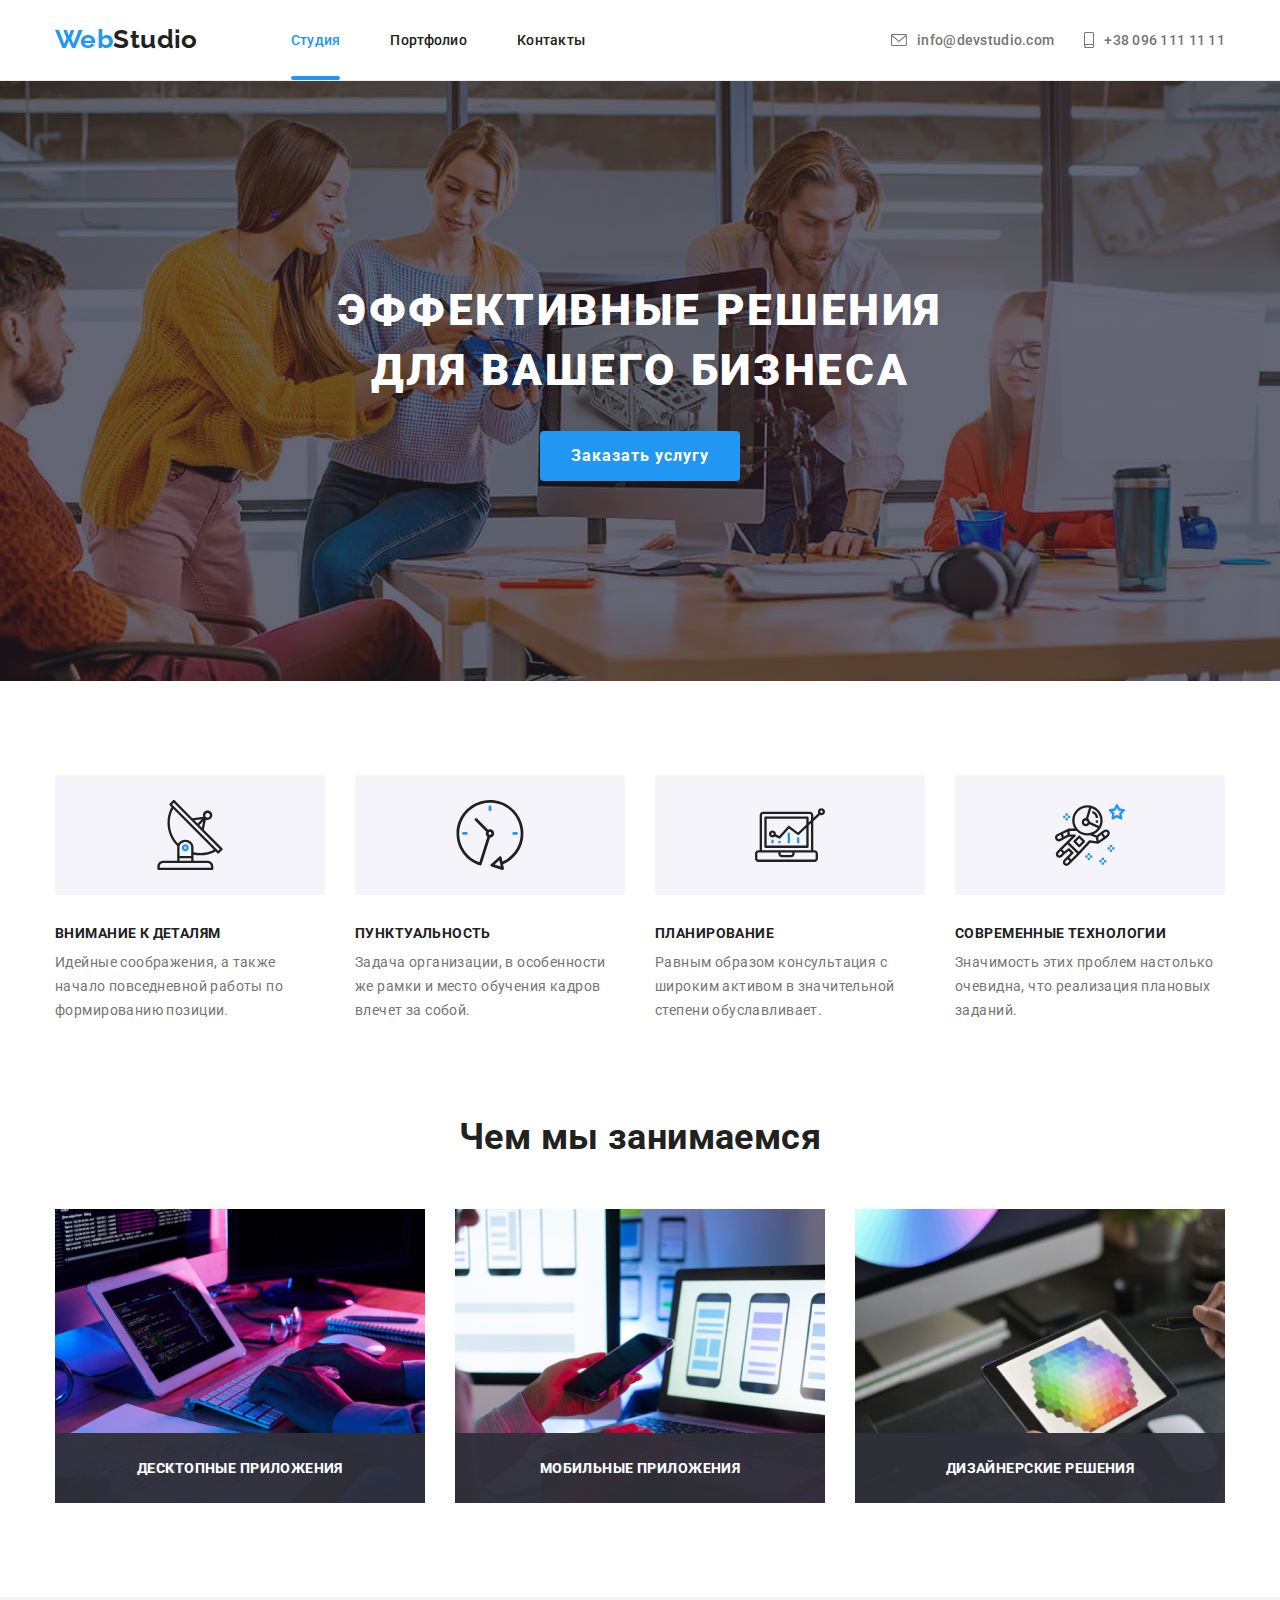
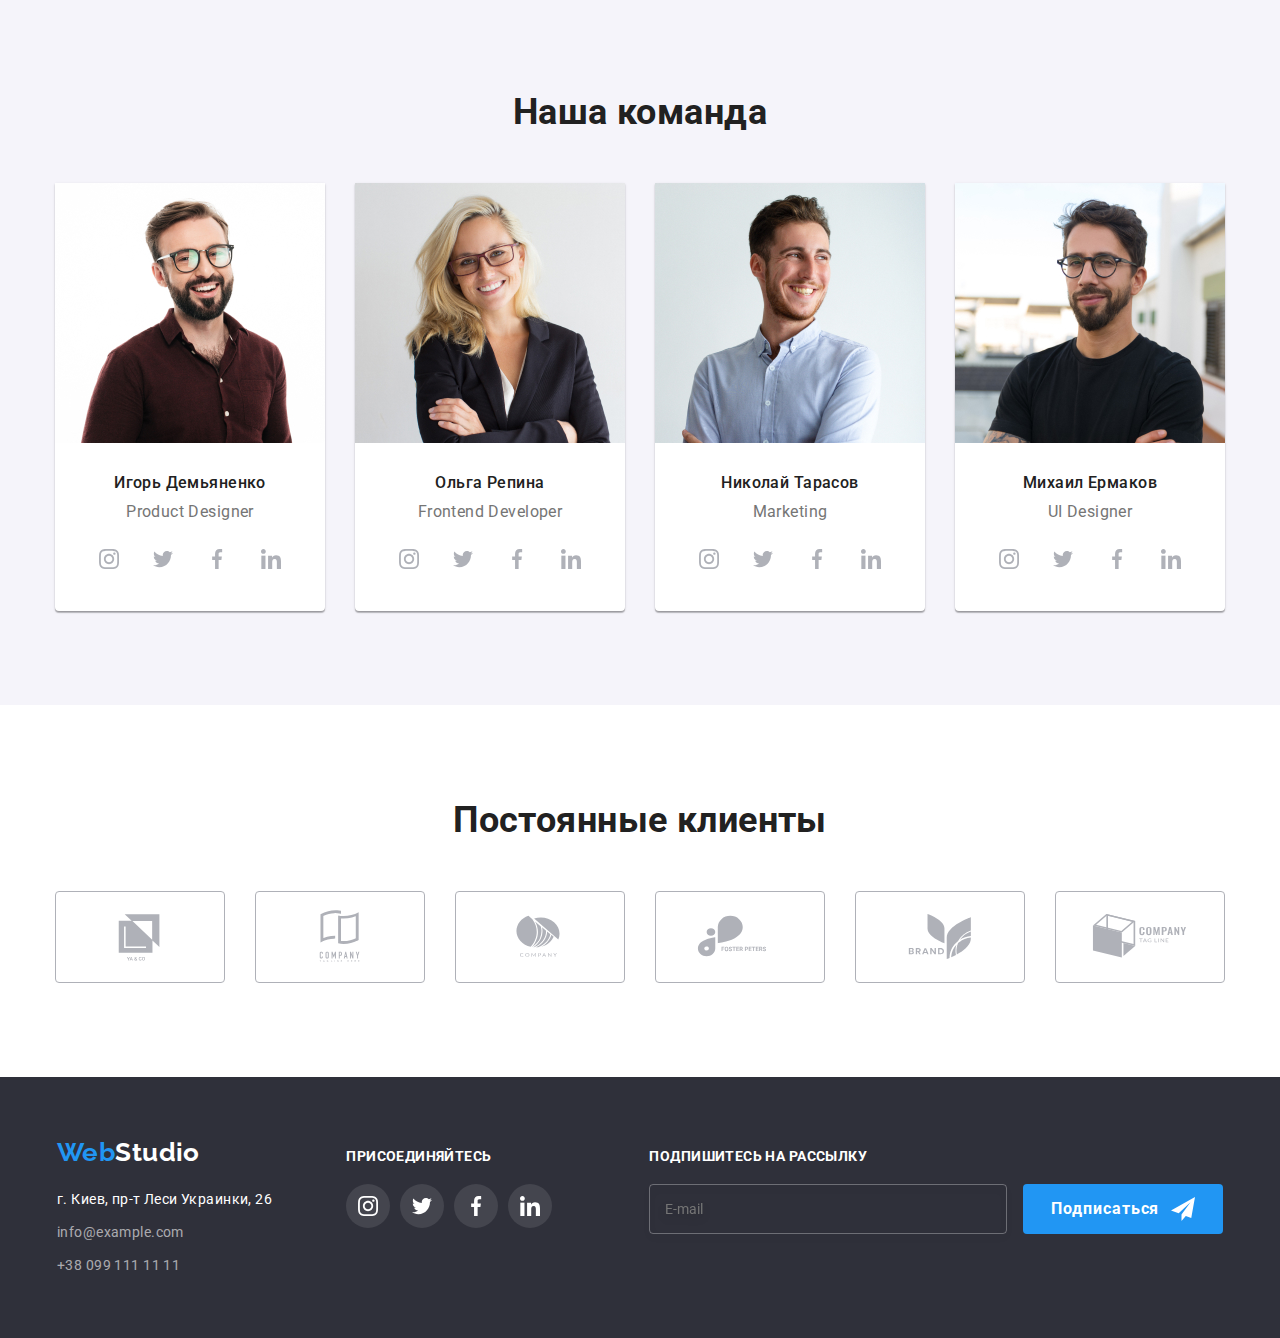
==== commit 9fa4b795: "index готов" ====
--- a/index.html
+++ b/index.html
@@ -13,7 +13,7 @@
 </head>
 <body>
     <!-- HEADER -->
-    <!-- <header class="header">
+    <header class="header">
         <div class="header-box container">
             <nav class="nav">
                 <a class="logo link" href="./index.html"><span class="logo_accent"> Web</span>Studio</a>
@@ -35,7 +35,7 @@
                         <svg class="contacts__icon" width="16" height="12">
                             <use href="./images/sprite.svg#icon-envelope"></use>
                         </svg>
-                        info@devstudio.com </a>
+                        info@devstudio.com</a>
                 </li>
                 <li class="contacts__item">
                     <a class="contacts__link link" href="tel:+380961111111"> 
@@ -45,19 +45,68 @@
                         +38 096 111 11 11</a>
                 </li>
             </ul>
+            <button class="mobile-menu-button" data-menu-button type="button">
+                <svg width="40" height="40">
+                    <use href="./images/sprite.svg#icon-mobile-menu-open">
+
+                    </use>
+                </svg>
+            </button>
+            <div class="mobile-menu" data-menu>
+                <button class="mobile-menu__close-button" data-menu-close>
+                    <svg width="40" height="40">
+                        <use href="./images/sprite.svg#icon-mobile-menu-close"></use>
+                    </svg>
+                </button>
+                <ul class="mobile-menu__nav-list list">
+                    <li class="mobile-menu__nav-item">
+                        <a class="mobile-menu__nav-link link active-page-mobile" href="./index.html">Студия</a>
+                    </li>
+                    <li class="mobile-menu__nav-item">
+                        <a class="mobile-menu__nav-link link" href="./portfolio.html">Портфолио</a>
+                    </li>
+                    <li class="mobile-menu__nav-item">
+                        <a class="mobile-menu__nav-link link" href="#">Контакты</a>
+                    </li>
+                </ul>
+                <div>
+                    <ul class="mobile-menu__contacts-list list">
+                        <li class="mobile-menu__contacts-item">
+                            <a class="mobile-menu__contacts-link link" href="tel:+380961111111">+38 096 111 11 11</a>
+                        </li>
+                        <li class="mobile-menu__contacts-item">
+                            <a class="mobile-menu__contacts-link link" href="mailto:info@devstudio.com">info@devstudio.com</a>
+                        </li>
+                    </ul>
+                    <ul class="mobile-menu__social-list list">
+                        <li class="mobile-menu__social-item">
+                            <a class="mobile-menu__social-link link" href="#">Instagram</a>
+                        </li>
+                        <li class="mobile-menu__social-item">
+                            <a class="mobile-menu__social-link link" href="#">Twitter</a>
+                        </li>
+                        <li class="mobile-menu__social-item">
+                            <a class="mobile-menu__social-link link" href="#">Facebook</a>
+                        </li>
+                        <li class="mobile-menu__social-item">
+                            <a class="mobile-menu__social-link link" href="#">LinkedIn</a>
+                        </li>
+                    </ul>
+                </div>
+            </div>
         </div>
-    </header>  -->
+    </header> 
     <!-- MAIN CONTENT -->
     <main class="main-content">
         <!-- hero --> 
-        <!-- <section class="hero">
+        <section class="hero">
             <div class="hero-box container">
                 <h1 class="hero__title">Эффективные решения для вашего бизнеса</h1>
                 <button class="hero__button button" type="button" data-modal-open>Заказать услугу</button>
             </div>
-        </section> -->
+        </section>
         <!-- values -->
-        <!-- <section class="values-section">
+        <section class="values-section">
             <div class="values-box container">
                 <ul class="values list">
                     <li class="values__item">
@@ -98,34 +147,51 @@
                     </li>
                 </ul>
             </div>
-        </section> -->
+        </section>
         <!-- projects -->
-        <!-- <section class="projects-section">
+        <section class="projects-section">
             <div class="projects-box container">
                 <h2 class="section-title">Чем мы занимаемся</h2>
                 <ul class="projects list">
                     <li class="projects__item">
-                        <img src="./images/main-img/box1.jpg" alt="програмист кодит" width="370" height="294">
+                        <picture>
+                            <source srcset="./images/main-img/projects/project-1.jpg 1x, ./images/main-img/projects/project-1@2x.jpg 2x"> 
+                        <img src="./images/main-img/projects/project-1.jpg" 
+                        alt="програмист кодит" width="370" height="294">
+                        </picture>
                         <h3 class="projects__title">Десктопные приложения</h3>
                     </li>
                     <li class="projects__item">
-                        <img src="./images/main-img/box2.jpg" alt="дизайнер делает макет" width="370" height="294">
+                        <picture>
+                            <source srcset="./images/main-img/projects/project-2.jpg 1x, ./images/main-img/projects/project-2@2x.jpg 2x">
+                            <img src="./images/main-img/projects/project-2.jpg" alt="дизайнер делает макет" width="370" height="294">
+                        </picture>
+                        
                         <h3 class="projects__title">Мобильные приложения</h3>
                     </li>
                     <li class="projects__item">
-                        <img src="./images/main-img/box3.jpg" alt="планшет с палитрой красок" width="370" height="294">
+                        <picture>
+                            <source srcset="./images/main-img/projects/project-3.jpg 1x, ./images/main-img/projects/project-3@2x.jpg 2x">
+                            <img src="./images/main-img/projects/project-3.jpg" alt="планшет с палитрой красок" width="370" height="294">
+                        </picture>
+                        
                         <h3 class="projects__title">Дизайнерские решения</h3>
                     </li>
                 </ul>
             </div>
-        </section> -->
+        </section>
         <!-- team -->
-        <!-- <section class="team-section">
+        <section class="team-section">
             <div class="team-box container">
                 <h2 class="section-title">Наша команда</h2>
                 <ul class="team list">
                     <li class="team__item">
-                        <img class="team__img" src="./images/main-img/img1.jpg" alt="Product Designer" width="270" height="260">
+                        <picture class="picture">
+                            <source srcset="./images/main-img/team/desktop-team-1.jpg 1x, ./images/main-img/team/desktop-team-1@2x.jpg 2x" media="(min-width: 1200px)">
+                            <source srcset="./images/main-img/team/tablet-team-1.jpg 1x, ./images/main-img/team/tablet-team-1@2x.jpg 2x" media="(min-width: 768px)">
+                            <source srcset="./images/main-img/team/mobile-team-1.jpg 1x, ./images/main-img/team/mobile-team-1@2x.jpg 2x" media="(max-width: 767px)">
+                            <img class="team__img" src="./images/main-img/team/mobile-team-1.jpg" alt="Product Designer">
+                        </picture>
                         <div class="team__name-box">
                             <h3 class="team__name">Игорь Демьяненко</h3>
                             <p class="team__profession">Product Designer</p>
@@ -162,7 +228,16 @@
                         </div>
                     </li>
                     <li class="team__item">
-                        <img class="team__img" src="./images/main-img/img2.jpg" alt="Frontend Developer" width="270" height="260">
+                        <picture class="picture">
+                            <source srcset="./images/main-img/team/desktop-team-2.jpg 1x, ./images/main-img/team/desktop-team-2@2x.jpg 2x"
+                                media="(min-width: 1200px)">
+                            <source srcset="./images/main-img/team/tablet-team-2.jpg 1x, ./images/main-img/team/tablet-team-2@2x.jpg 2x"
+                                media="(min-width: 768px)">
+                            <source srcset="./images/main-img/team/mobile-team-2.jpg 1x, ./images/main-img/team/mobile-team-2@2x.jpg 2x"
+                                media="(max-width: 767px)">
+                            <img class="team__img" src="./images/main-img/team/mobile-team-2.jpg" alt="Frontend Developer">
+                        </picture>
+                        
                         <div class="team__name-box">
                             <h3 class="team__name">Ольга Репина</h3>
                             <p class="team__profession">Frontend Developer</p>
@@ -199,7 +274,16 @@
                         </div>
                     </li>
                     <li class="team__item">
-                        <img class="team__img" src="./images/main-img/img3.jpg" alt="Marketing" width="270" height="260">
+                        <picture class="picture">
+                            <source srcset="./images/main-img/team/desktop-team-3.jpg 1x, ./images/main-img/team/desktop-team-3@2x.jpg 2x"
+                                media="(min-width: 1200px)">
+                            <source srcset="./images/main-img/team/tablet-team-3.jpg 1x, ./images/main-img/team/tablet-team-3@2x.jpg 2x"
+                                media="(min-width: 768px)">
+                            <source srcset="./images/main-img/team/mobile-team-3.jpg 1x, ./images/main-img/team/mobile-team-3@2x.jpg 2x"
+                                media="(max-width: 767px)">
+                            <img class="team__img" src="./images/main-img/team/mobile-team-3.jpg" alt="Marketing">
+                        </picture>
+                        
                         <div class="team__name-box">
                             <h3 class="team__name">Николай Тарасов</h3>
                             <p class="team__profession">Marketing</p>
@@ -236,7 +320,15 @@
                         </div>
                     </li>
                     <li class="team__item">
-                        <img class="team__img" src="./images/main-img/img4.jpg" alt="UI Designer" width="270" height="260">
+                        <picture class="picture">
+                            <source srcset="./images/main-img/team/desktop-team-4.jpg 1x, ./images/main-img/team/desktop-team-4@2x.jpg 2x"
+                                media="(min-width: 1200px)">
+                            <source srcset="./images/main-img/team/tablet-team-4.jpg 1x, ./images/main-img/team/tablet-team-4@2x.jpg 2x"
+                                media="(min-width: 768px)">
+                            <source srcset="./images/main-img/team/mobile-team-4.jpg 1x, ./images/main-img/team/mobile-team-4@2x.jpg 2x"
+                                media="(max-width: 767px)">
+                            <img class="team__img" src="./images/main-img/team/mobile-team-4.jpg" alt="UI Designer"alt="Marketing">
+                        </picture>
                         <div class="team__name-box">
                             <h3 class="team__name">Михаил Ермаков</h3>
                             <p class="team__profession">UI Designer</p>
@@ -274,7 +366,7 @@
                     </li>
                 </ul>
             </div>
-        </section> -->
+        </section>
         <!-- clients -->
         <section class="clients-section">
             <div class="clients-box container">
@@ -421,8 +513,7 @@
                 </label>
                 <div class="checkbox">
                     <input type="checkbox" name="user-policy" id="checkbox" required class="checkbox__imput visually-hidden">
-                    <label for="checkbox" class="checkbox__policy">Соглашаюсь с рассылкой и принимаю <a class="checkbox__link" href="">Условия
-                        договора</a></label>
+                    <label for="checkbox" class="checkbox__policy">Соглашаюсь с рассылкой и принимаю <a class="checkbox__link" href="">Условия договора</a></label>
                 </div>
 
                 <button class="modal__button button" type="submit">Отправить</button>
@@ -430,5 +521,6 @@
         </div>
     </div>
     <script src="./js/modal.js"></script>
+    <script src="./js/mobile-menu.js"></script>
 </body>
 </html>--- a/css/main.min.css
+++ b/css/main.min.css
@@ -1,2 +1,2 @@
-:root{--accent-color: #2196f3;--primary-color: #212121;--secondary-color: #757575}.visually-hidden{position:absolute !important;clip:rect(1px 1px 1px 1px);clip:rect(1px, 1px, 1px, 1px);padding:0 !important;border:0 !important;height:1px !important;width:1px !important;overflow:hidden}.list{list-style:none;padding:0;margin:0}.link{text-decoration:none}h1,h2,h3,h4,h5,h6,p{margin-top:0;margin-bottom:0}ul{margin-top:0;margin-bottom:0;padding-left:0}img{display:block}body{background-color:#fff;color:var(--primary-color);font-family:Roboto,sans-serif;font-size:14px;letter-spacing:0.03em}.container{padding-left:15px;padding-right:15px}@media screen and (min-width: 480px){.container{width:480px;margin:0 auto}}@media screen and (min-width: 768px){.container{width:768px}}@media screen and (min-width: 1200px){.container{width:1200px}}.section-title{font-size:28px;line-height:1.17;text-align:center;margin-bottom:30px}@media screen and (min-width: 1200px){.section-title{font-size:36px;margin-bottom:50px}}.secondary-title{font-size:14px;line-height:1.15;text-transform:uppercase}.logo{color:var(--primary-color);font-family:Raleway, sans-serif;font-weight:700;font-size:26px;line-height:1.2}.logo_accent{color:var(--accent-color)}.button{background-color:var(--accent-color);color:#fff;border:none;border-radius:4px;width:200px;height:50px;font-family:inherit;font-weight:700;font-size:16px;line-height:1.9;text-align:center;letter-spacing:0.06em;transition:background-color 250ms cubic-bezier(0.4, 0, 0.2, 1),box-shadow 250ms cubic-bezier(0.4, 0, 0.2, 1)}.button:hover,.button:active{background-color:#188ce8;cursor:pointer;box-shadow:0px 4px 4px rgba(0,0,0,0.15)}.social-list{display:flex;justify-content:space-between}.social-list__link{display:flex;justify-content:center;align-items:center;width:44px;height:44px;border-radius:50%;transition:background-color 250ms cubic-bezier(0.4, 0, 0.2, 1)}.social-list__link:hover,.social-list__link:focus{background-color:var(--accent-color)}.social-list__icon{fill:#afb1b8;transition:fill 250ms cubic-bezier(0.4, 0, 0.2, 1)}.social-list__link:hover .social-list__icon,.social-list__link:focus .social-list__icon{fill:#fff}.values,.projects,.team{display:flex;margin-top:-30px;margin-left:-30px}.values__item,.projects__item,.team__item{margin-top:30px;margin-left:30px}.menu__link:hover,.menu__link:focus,.contacts__link:hover,.contacts__link:focus{color:var(--accent-color)}.header-box,.nav,.menu,.contacts{display:flex;align-items:center}.header{border-bottom:1px solid #ececec;padding-top:24px;padding-bottom:25px}.menu{margin-left:93px}.menu__link{padding-top:32px;padding-bottom:32px;color:var(--primary-color);transition:color 250ms cubic-bezier(0.4, 0, 0.2, 1)}.menu__item:not(:last-child){margin-right:50px}.menu__link,.contacts__link{font-weight:500;font-size:14px;line-height:1.15;letter-spacing:0.02em}.contacts{margin-left:auto}.contacts__link{color:var(--secondary-color);display:flex;align-items:center;transition:color 250ms cubic-bezier(0.4, 0, 0.2, 1)}.contacts__icon{text-align:center;margin-right:10px;fill:currentColor}.contacts__item:first-child{margin-right:30px}.active-page{position:relative;color:var(--accent-color)}.active-page::after{content:'';position:absolute;display:block;width:100%;height:4px;left:0px;bottom:0px;background-color:var(--accent-color);border-radius:2px}.hero{background-color:#c4c4c4;padding-top:200px;padding-bottom:200px;text-align:center;max-width:1600px;height:600px;margin:0 auto;background-image:linear-gradient(rgba(47,48,58,0.4), rgba(47,48,58,0.4)),url(../images/main-img/hero.jpg);background-size:cover}.hero__title{color:#fff;margin-bottom:30px;display:block;margin-left:auto;margin-right:auto;width:696px;height:120px;font-weight:900;font-size:44px;line-height:1.36;text-align:center;letter-spacing:0.06em;text-transform:uppercase}.values-section{padding-top:94px;padding-bottom:47px}.values__item{flex-basis:calc((100% - 120px) / 4)}.values__title{margin-bottom:10px}.values__text{color:var(--secondary-color);line-height:1.7}.values__icon-box{display:flex;justify-content:center;align-items:center;width:270px;height:120px;background-color:#f5f4fa;border-radius:4px;margin-bottom:30px}.projects-section{padding-top:47px;padding-bottom:94px}.projects__item{position:relative}.projects__title{position:absolute;width:100%;height:70px;bottom:0px;left:0px;padding-top:27px;padding-bottom:27px;font-size:14px;line-height:1.15;text-transform:uppercase;color:#fff;text-align:center;background-color:rgba(47,48,58,0.8)}.team-section{background-color:#f5f4fa;padding-top:94px;padding-bottom:94px}.team__item{background-color:#fff;box-shadow:0px 1px 3px rgba(0,0,0,0.12),0px 1px 1px rgba(0,0,0,0.14),0px 2px 1px rgba(0,0,0,0.2);border-radius:0px 0px 4px 4px}.team__name-box{padding:30px 32px}.team__name{margin-bottom:10px;font-weight:500}.team__name,.team__profession{font-size:16px;line-height:1.19;text-align:center}.team__profession{color:var(--secondary-color);margin-bottom:16px}.clients-section{padding-top:60px;padding-bottom:60px}.clients{display:flex;flex-wrap:wrap;justify-content:center;margin-top:-30px;margin-left:-30px}.clients__link{display:flex;justify-content:center;align-items:center;width:210px;height:92px;border:1px solid #afb1b8;border-radius:4px;transition:border 250ms cubic-bezier(0.4, 0, 0.2, 1)}.clients__link:hover,.clients__link:focus{border:1px solid var(--accent-color)}.clients__icon{fill:#afb1b8;transition:fill 250ms cubic-bezier(0.4, 0, 0.2, 1)}.clients__link:hover .clients__icon,.clients__link:focus .clients__icon{fill:var(--accent-color)}.clients__item{margin-top:30px;margin-left:30px}@media screen and (min-width: 768px){.clients__link{width:226px}}@media screen and (min-width: 1200px){.clients-section{padding-top:94px;padding-bottom:94px}.clients{margin-top:0;margin-left:0}.clients__link{width:170px}.clients__item{margin-top:0;margin-left:0}.clients__item:not(:last-child){margin-right:30px}}.footer-box{text-align:center}.footer{background-color:#2f303a;padding-top:60px;padding-bottom:60px}.footer__logo{color:#fff}.footer__address{margin-top:20px}.footer__mail,.footer__tel{display:block;margin-top:9px;color:rgba(255,255,255,0.6);font-style:normal;line-height:1.71}.footer__real-address{color:#fff;font-style:normal;line-height:1.71}.footer__contacts{margin-bottom:60px}.footer__join{margin-bottom:60px}.footer__title{color:#fff;margin-bottom:20px}.footer__social-list{margin:0 auto;display:flex;width:206px;justify-content:space-between}.footer__social-link{background-color:rgba(255,255,255,0.1)}.footer__social-icon{fill:#fff}.subscribe__field{width:100%;height:50px;padding:15px;margin-bottom:20px;background-color:transparent;color:#fff;border:1px solid rgba(255,255,255,0.3);border-radius:4px;filter:drop-shadow(0px 4px 4px rgba(0,0,0,0.15));transition:border 250ms cubic-bezier(0.4, 0, 0.2, 1)}.subscribe__field:focus{outline:none;border:1px solid var(--accent-color)}.subscribe__field:focus::placeholder{font-size:16px;line-height:1.25;letter-spacing:0.03em;color:rgba(255,255,255,0.6)}.subscribe__button{margin:0 auto;display:flex;align-items:center;text-align:center;justify-content:space-between;padding:10px 28px}.subscribe__button::after{content:'';display:inline-block;width:24px;height:24px;background-image:url(../images/svg/subscribe-submit.svg)}@media screen and (min-width: 480px){.subscribe__field{width:450px}}@media screen and (min-width: 768px){.footer-box{display:flex;align-items:baseline;flex-wrap:wrap;justify-content:space-around}}@media screen and (min-width: 1200px){.footer-box{text-align:start;flex-wrap:nowrap}.footer__contacts{margin-bottom:0}.footer__join{margin-left:70px;margin-bottom:0}.subscribe{margin-left:93px}.subscribe__field{width:358px;margin-right:12px}.subscribe__button{display:inline-flex}}.backdrop{position:fixed;top:0px;left:0px;z-index:100;width:100%;height:100%;background-color:rgba(0,0,0,0.2)}.is-hidden{opacity:0;visibility:hidden;pointer-events:none}.modal-window{position:absolute;top:50%;left:50%;transform:translate(-50%, -50%) scale(1);width:528px;height:581px;padding:40px;background-color:#fff;box-shadow:0px 1px 3px rgba(0,0,0,0.12),0px 1px 1px rgba(0,0,0,0.14),0px 2px 1px rgba(0,0,0,0.2);border-radius:4px;transition:opacity 250ms cubic-bezier(0.4, 0, 0.2, 1),transform 250ms cubic-bezier(0.4, 0, 0.2, 1)}.backdrop.is-hidden .modal-window{opacity:0;transform:translate(-50%, -50%) scale(0)}.close-button{position:absolute;top:8px;right:8px;display:flex;justify-content:center;align-items:center;width:30px;height:30px;padding:0px;background-color:#fff;border:1px solid rgba(0,0,0,0.1);border-radius:50%;box-sizing:border-box;cursor:pointer;transition:fill 250ms cubic-bezier(0.4, 0, 0.2, 1)}.close-button:hover,.close-button:focus{fill:var(--accent-color)}.modal{display:flex;flex-direction:column}.modal__title{font-weight:700;font-size:20px;line-height:1.15;text-align:center;margin-bottom:12px}.modal__field{margin-bottom:10px;font-size:12px;line-height:1.16;letter-spacing:0.01em;color:#757575}.modal__input-wrapper{position:relative;display:block;margin-top:4px}.modal__input{width:100%;height:40px;border:1px solid rgba(33,33,33,0.2);border-radius:4px;padding-left:42px;transition:border 250ms cubic-bezier(0.4, 0, 0.2, 1)}.modal__input:focus,.modal__message:focus{outline:none;border:1px solid var(--accent-color);border-radius:4px}.modal__icon{position:absolute;top:50%;left:12px;transform:translateY(-50%);display:block;transition:fill 250ms cubic-bezier(0.4, 0, 0.2, 1)}.modal__input:focus+.modal__icon{fill:var(--accent-color)}.modal__field:last-of-type{margin-bottom:20px}.modal__message{width:100%;height:120px;resize:none;border:1px solid rgba(33,33,33,0.2);border-radius:4px;padding:12px 16px;margin-top:4px;transition:border 250ms cubic-bezier(0.4, 0, 0.2, 1)}.modal__message::placeholder{font-size:14px;letter-spacing:0.01em;color:rgba(117,117,117,0.5)}.checkbox{text-align:center}.checkbox__link{color:var(--accent-color);transition:outline 250ms cubic-bezier(0.4, 0, 0.2, 1)}.checkbox__link:focus{outline-color:var(--accent-color)}.checkbox__policy{line-height:1.7;color:#757575}.checkbox__policy::before{content:'';display:inline-block;vertical-align:middle;cursor:pointer;width:16px;height:15px;background-image:url(../images/svg/empty-check.svg);margin-right:9px;transition:box-shadow 250ms cubic-bezier(0.4, 0, 0.2, 1),background-image 250ms cubic-bezier(0.4, 0, 0.2, 1)}.checkbox__imput:checked+.checkbox__policy::before{background-image:url(..//images/svg/check.svg)}.checkbox__imput:focus+.checkbox__policy::before{box-shadow:0 0 2px 1px var(--accent-color)}.modal__button{align-self:center;padding:10px 55px;margin-top:30px}.filter{display:flex;justify-content:center;margin-bottom:50px}.filter__item:not(:last-child){margin-right:8px}.filter__button{background-color:#f5f4fa;font-family:inherit;font-weight:500;font-size:16px;line-height:1.6;padding:6px 22px;border-radius:4px;border:none;transition:color 250ms cubic-bezier(0.4, 0, 0.2, 1),background-color 250ms cubic-bezier(0.4, 0, 0.2, 1),box-shadow 250ms cubic-bezier(0.4, 0, 0.2, 1)}.filter__button:hover,.filter__button:focus{background-color:var(--accent-color);color:#fff;cursor:pointer;box-shadow:0px 3px 1px rgba(0,0,0,0.1),0px 1px 2px rgba(0,0,0,0.08),0px 2px 2px rgba(0,0,0,0.12)}.overlay{position:relative;overflow:hidden}.overlay__text{position:absolute;top:0px;left:0px;transform:translateY(100%);overflow:auto;width:100%;height:100%;padding:63px 24px;font-size:18px;line-height:1.55;color:#fff;background-color:rgba(33,150,243,0.9);transition:transform 250ms cubic-bezier(0.4, 0, 0.2, 1)}.gallery__link:hover .overlay__text,.gallery__link:focus .overlay__text{transform:translateY(0%)}
+:root{--accent-color: #2196f3;--primary-color: #212121;--secondary-color: #757575}.visually-hidden{position:absolute !important;clip:rect(1px 1px 1px 1px);clip:rect(1px, 1px, 1px, 1px);padding:0 !important;border:0 !important;height:1px !important;width:1px !important;overflow:hidden}.list{list-style:none;padding:0;margin:0}.link{text-decoration:none}h1,h2,h3,h4,h5,h6,p{margin-top:0;margin-bottom:0}ul{margin-top:0;margin-bottom:0;padding-left:0}img{display:block;max-width:100%}body{background-color:#fff;color:var(--primary-color);font-family:Roboto,sans-serif;font-size:14px;letter-spacing:0.03em}.container{padding-left:15px;padding-right:15px}@media screen and (min-width: 480px){.container{width:480px;margin:0 auto}}@media screen and (min-width: 768px){.container{width:768px}}@media screen and (min-width: 1200px){.container{width:1200px}}.section-title{font-size:28px;line-height:1.17;text-align:center;margin-bottom:30px}@media screen and (min-width: 1200px){.section-title{font-size:36px;margin-bottom:50px}}.secondary-title{font-size:14px;line-height:1.15;text-transform:uppercase}.logo{color:var(--primary-color);font-family:Raleway, sans-serif;font-weight:700;font-size:26px;line-height:1.2}.logo_accent{color:var(--accent-color)}.button{background-color:var(--accent-color);color:#fff;border:none;border-radius:4px;width:200px;height:50px;font-family:inherit;font-weight:700;font-size:16px;line-height:1.9;text-align:center;letter-spacing:0.06em;transition:background-color 250ms cubic-bezier(0.4, 0, 0.2, 1),box-shadow 250ms cubic-bezier(0.4, 0, 0.2, 1)}.button:hover,.button:active{background-color:#188ce8;cursor:pointer;box-shadow:0px 4px 4px rgba(0,0,0,0.15)}.social-list{display:flex;justify-content:space-between;width:206px;margin:0 auto}.social-list__link{display:flex;justify-content:center;align-items:center;width:44px;height:44px;border-radius:50%;transition:background-color 250ms cubic-bezier(0.4, 0, 0.2, 1)}.social-list__link:hover,.social-list__link:focus{background-color:var(--accent-color)}.social-list__icon{fill:#afb1b8;transition:fill 250ms cubic-bezier(0.4, 0, 0.2, 1)}.social-list__link:hover .social-list__icon,.social-list__link:focus .social-list__icon{fill:#fff}@media screen and (min-width: 768px){.values,.projects,.team{display:flex;flex-wrap:wrap;margin-top:-30px;margin-left:-30px}.values__item,.projects__item,.team__item{margin-top:30px;margin-left:30px}}.header{border-bottom:1px solid #ececec}@media screen and (max-width: 767px){.contacts,.menu{display:none}.header-box{display:flex;align-items:center;justify-content:space-between;height:60px}.mobile-menu-button{display:block;padding:0;width:40px;height:40px;border:none;background-color:transparent;transition:fill 250ms cubic-bezier(0.4, 0, 0.2, 1)}.mobile-menu-button:hover,.mobile-menu-button:focus{cursor:pointer;fill:var(--accent-color)}.mobile-menu__nav-link.active-page-mobile{color:var(--accent-color)}}@media screen and (min-width: 768px){.mobile-menu,.mobile-menu-button{display:none}.header-box{height:80px;justify-content:space-between}.header-box,.nav{display:flex;align-items:center;color:var(--accent-color)}.menu{display:flex;align-items:center;margin-left:88px}.menu__link{padding-top:32px;padding-bottom:32px;font-size:14px;line-height:1.15;color:var(--primary-color);transition:color 250ms cubic-bezier(0.4, 0, 0.2, 1)}.menu__link:hover,.menu__link:focus{color:var(--accent-color)}.menu__item:not(:last-child){margin-right:50px}.menu__link,.contacts__link{font-weight:500;letter-spacing:0.02em}.contacts__link{display:flex;align-items:center;font-size:12px;line-height:1.16;color:var(--secondary-color);transition:color 250ms cubic-bezier(0.4, 0, 0.2, 1)}.contacts__link:hover,.contacts__link:focus{color:var(--accent-color)}.contacts__icon{margin-right:10px;fill:currentColor}.contacts__item:first-child{margin-bottom:10px}.menu__link.active-page{position:relative;color:var(--accent-color)}.menu__link.active-page::after{content:'';position:absolute;display:block;width:100%;height:4px;left:0px;bottom:0px;background-color:var(--accent-color);border-radius:2px}}@media screen and (min-width: 1200px){.menu{margin-left:93px}.contacts__item:first-child{margin-bottom:0}.contacts__link{font-size:14px;line-height:1.15}.contacts{display:flex;align-items:center;margin-left:auto}.contacts__item:first-child{margin-right:30px}}.mobile-menu.is-open{opacity:1;visibility:visible;pointer-events:auto}.mobile-menu{opacity:0;visibility:hidden;pointer-events:none;position:fixed;overflow:auto;z-index:100;display:flex;flex-direction:column;justify-content:space-between;top:0;left:0;width:100vw;height:100vh;padding:48px 40px;background-color:#fff}.mobile-menu__close-button{position:absolute;top:10px;right:15px;padding:0;width:40px;height:40px;border:none;background-color:transparent;transition:fill 250ms cubic-bezier(0.4, 0, 0.2, 1)}.mobile-menu__close-button:hover,.mobile-menu__close-button:focus{cursor:pointer;fill:var(--accent-color)}.mobile-menu__nav-link{color:var(--primary-color);font-weight:500;font-size:40px;line-height:1.17;letter-spacing:0.02em;transition:color 250ms cubic-bezier(0.4, 0, 0.2, 1)}.mobile-menu__nav-link:hover,.mobile-menu__nav-link:focus{color:var(--accent-color)}.mobile-menu__nav-item:not(:last-child),.mobile-menu__contacts-item:first-child{margin-bottom:32px}.mobile-menu__contacts-item:last-child{margin-bottom:64px}.mobile-menu__contacts-item:first-child .mobile-menu__contacts-link{font-weight:500;font-size:34px;line-height:40px;letter-spacing:0.02em;color:var(--accent-color);transition:color 250ms cubic-bezier(0.4, 0, 0.2, 1)}.mobile-menu__contacts-item:last-child .mobile-menu__contacts-link{font-weight:500;font-size:24px;line-height:28px;letter-spacing:0.02em;color:var(--secondary-color)}.mobile-menu__social-list{display:flex;flex-wrap:wrap}.mobile-menu__social-item:not(:last-child) .mobile-menu__social-link::after{content:'';display:inline-block;vertical-align:middle;width:1px;height:22px;margin-left:10px;margin-right:10px;background-color:rgba(33,33,33,0.2)}.mobile-menu__social-link{font-weight:500;font-size:18px;line-height:1.22;letter-spacing:0.02em;color:var(--accent-color);transition:color 250ms cubic-bezier(0.4, 0, 0.2, 1)}.mobile-menu__social-link:hover,.mobile-menu__social-link:focus{color:#188ce8}.hero{padding-top:118px;padding-bottom:118px;background-color:#c4c4c4;text-align:center;margin:0 auto;width:100%;height:400px;background-image:linear-gradient(rgba(47,48,58,0.4), rgba(47,48,58,0.4)),url(../images/main-img/mobile-hero.jpg);background-size:cover;background-position:center}.hero__title{color:#fff;display:block;margin-bottom:30px;margin-left:auto;margin-right:auto;font-weight:900;font-size:26px;line-height:1.6;text-align:center;letter-spacing:0.06em;text-transform:uppercase}@media screen and (min-width: 387px){.hero__title{width:360px;height:84px}}@media screen and (min-width: 768px){.hero{background-image:linear-gradient(rgba(47,48,58,0.4), rgba(47,48,58,0.4)),url(../images/main-img/tablet-hero.jpg)}}@media screen and (min-width: 1200px){.hero{padding-top:200px;padding-bottom:200px;max-width:1600px;height:600px;background-image:linear-gradient(rgba(47,48,58,0.4), rgba(47,48,58,0.4)),url(../images/main-img/desktop-hero.jpg)}.hero__title{width:696px;height:120px;font-size:44px;line-height:1.36}}.values-section{padding-top:60px;padding-bottom:60px}.values__item{flex-basis:calc((100% - 120px) / 4)}.values__title{margin-bottom:10px;text-align:center}.values__text{color:var(--secondary-color);line-height:1.7}.values__icon-box{display:flex;flex-wrap:wrap;justify-content:center;align-items:center;width:100%;height:120px;background-color:#f5f4fa;border-radius:4px;margin-bottom:30px}@media screen and (max-width: 767px){.values__item:not(:last-child){margin-bottom:30px}}@media screen and (min-width: 768px){.values__icon-box{width:354px}.values__title{text-align:start}}@media screen and (min-width: 1200px){.values-section{padding-top:94px;padding-bottom:47px}.values__icon-box{width:270px}}@media screen and (max-width: 1199px){.projects-section{display:none}}.projects-section{padding-top:47px;padding-bottom:94px}.projects__item{position:relative}.projects__title{position:absolute;width:100%;height:70px;bottom:0px;left:0px;padding-top:27px;padding-bottom:27px;font-size:14px;line-height:1.15;text-transform:uppercase;color:#fff;text-align:center;background-color:rgba(47,48,58,0.8)}.team-section{background-color:#f5f4fa;padding-top:60px;padding-bottom:60px}.team__item{background-color:#fff;box-shadow:0px 1px 3px rgba(0,0,0,0.12),0px 1px 1px rgba(0,0,0,0.14),0px 2px 1px rgba(0,0,0,0.2);border-radius:0px 0px 4px 4px}.team__name,.team__profession{font-size:16px;line-height:1.19;text-align:center}.team__name{margin-bottom:10px;font-weight:500}.team__profession{color:var(--secondary-color);margin-bottom:16px}.team__name-box{padding-top:30px;padding-bottom:24px}@media screen and (max-width: 767px){.team__item:not(:last-child){margin-bottom:30px}}@media screen and (min-width: 1200px){.team-section{padding-top:94px;padding-bottom:94px}.team__name-box{padding:30px 32px}}.clients-section{padding-top:60px;padding-bottom:60px}.clients{display:flex;flex-wrap:wrap;justify-content:center;margin-top:-30px;margin-left:-30px}.clients__link{display:flex;justify-content:center;align-items:center;width:210px;height:92px;border:1px solid #afb1b8;border-radius:4px;transition:border 250ms cubic-bezier(0.4, 0, 0.2, 1)}.clients__link:hover,.clients__link:focus{border:1px solid var(--accent-color)}.clients__icon{fill:#afb1b8;transition:fill 250ms cubic-bezier(0.4, 0, 0.2, 1)}.clients__link:hover .clients__icon,.clients__link:focus .clients__icon{fill:var(--accent-color)}.clients__item{margin-top:30px;margin-left:30px}@media screen and (min-width: 768px){.clients__link{width:226px}}@media screen and (min-width: 1200px){.clients-section{padding-top:94px;padding-bottom:94px}.clients{margin-top:0;margin-left:0}.clients__link{width:170px}.clients__item{margin-top:0;margin-left:0}.clients__item:not(:last-child){margin-right:30px}}.footer-box{text-align:center}.footer{background-color:#2f303a;padding-top:60px;padding-bottom:60px}.footer__logo{color:#fff}.footer__address{margin-top:20px}.footer__mail,.footer__tel{display:block;margin-top:9px;color:rgba(255,255,255,0.6);font-style:normal;line-height:1.71}.footer__real-address{color:#fff;font-style:normal;line-height:1.71}.footer__contacts{margin-bottom:60px}.footer__join{margin-bottom:60px}.footer__title{color:#fff;margin-bottom:20px}.footer__social-list{margin:0 auto;display:flex;width:206px;justify-content:space-between}.footer__social-link{background-color:rgba(255,255,255,0.1)}.footer__social-icon{fill:#fff}.subscribe__field{width:100%;height:50px;padding:15px;margin-bottom:20px;background-color:transparent;color:#fff;border:1px solid rgba(255,255,255,0.3);border-radius:4px;filter:drop-shadow(0px 4px 4px rgba(0,0,0,0.15));transition:border 250ms cubic-bezier(0.4, 0, 0.2, 1)}.subscribe__field:focus{outline:none;border:1px solid var(--accent-color)}.subscribe__field:focus::placeholder{font-size:16px;line-height:1.25;letter-spacing:0.03em;color:rgba(255,255,255,0.6)}.subscribe__button{margin:0 auto;display:flex;align-items:center;text-align:center;justify-content:space-between;padding:10px 28px}.subscribe__button::after{content:'';display:inline-block;width:24px;height:24px;background-image:url(../images/svg/subscribe-submit.svg)}@media screen and (min-width: 480px){.subscribe__field{width:450px}}@media screen and (min-width: 768px){.footer-box{display:flex;align-items:baseline;flex-wrap:wrap;justify-content:space-around}}@media screen and (min-width: 1200px){.footer-box{text-align:start;flex-wrap:nowrap}.footer__contacts{margin-bottom:0}.footer__join{margin-left:70px;margin-bottom:0}.subscribe{margin-left:93px}.subscribe__field{width:358px;margin-right:12px}.subscribe__button{display:inline-flex}}.backdrop{position:fixed;top:0px;left:0px;z-index:100;width:100%;height:100%;background-color:rgba(0,0,0,0.2)}.is-hidden{opacity:0;visibility:hidden;pointer-events:none}.modal-window{position:absolute;top:50%;left:50%;transform:translate(-50%, -50%) scale(1);padding:40px;background-color:#fff;box-shadow:0px 1px 3px rgba(0,0,0,0.12),0px 1px 1px rgba(0,0,0,0.14),0px 2px 1px rgba(0,0,0,0.2);border-radius:4px;transition:opacity 250ms cubic-bezier(0.4, 0, 0.2, 1),transform 250ms cubic-bezier(0.4, 0, 0.2, 1)}.backdrop.is-hidden .modal-window{opacity:0;transform:translate(-50%, -50%) scale(0)}.close-button{position:absolute;top:8px;right:8px;display:flex;justify-content:center;align-items:center;width:30px;height:30px;padding:0px;background-color:#fff;border:1px solid rgba(0,0,0,0.1);border-radius:50%;box-sizing:border-box;cursor:pointer;transition:fill 250ms cubic-bezier(0.4, 0, 0.2, 1)}.close-button:hover,.close-button:focus{fill:var(--accent-color)}@media screen and (min-width: 480px){.modal-window{width:450px;height:609px}}@media screen and (min-width: 1200px){.modal-window{width:528px;height:581px}}.modal{display:flex;flex-direction:column}.modal__title{font-weight:700;font-size:20px;line-height:1.15;text-align:center;margin-bottom:12px}.modal__field{margin-bottom:10px;font-size:12px;line-height:1.16;letter-spacing:0.01em;color:#757575}.modal__input-wrapper{position:relative;display:block;margin-top:4px}.modal__input{width:100%;height:40px;border:1px solid rgba(33,33,33,0.2);border-radius:4px;padding-left:42px;transition:border 250ms cubic-bezier(0.4, 0, 0.2, 1)}.modal__input:focus,.modal__message:focus{outline:none;border:1px solid var(--accent-color);border-radius:4px}.modal__icon{position:absolute;top:50%;left:12px;transform:translateY(-50%);display:block;transition:fill 250ms cubic-bezier(0.4, 0, 0.2, 1)}.modal__input:focus+.modal__icon{fill:var(--accent-color)}.modal__field:last-of-type{margin-bottom:20px}.modal__message{width:100%;height:120px;resize:none;border:1px solid rgba(33,33,33,0.2);border-radius:4px;padding:12px 16px;margin-top:4px;transition:border 250ms cubic-bezier(0.4, 0, 0.2, 1)}.modal__message::placeholder{font-size:14px;letter-spacing:0.01em;color:rgba(117,117,117,0.5)}.checkbox{text-align:center}.checkbox__link{color:var(--accent-color);transition:outline 250ms cubic-bezier(0.4, 0, 0.2, 1)}.checkbox__link:focus{outline-color:var(--accent-color)}.checkbox__policy{line-height:1.7;color:#757575}.checkbox__policy::before{content:'';display:inline-block;vertical-align:middle;cursor:pointer;width:16px;height:15px;background-image:url(../images/svg/empty-check.svg);margin-right:9px;transition:box-shadow 250ms cubic-bezier(0.4, 0, 0.2, 1),background-image 250ms cubic-bezier(0.4, 0, 0.2, 1)}.checkbox__imput:checked+.checkbox__policy::before{background-image:url(..//images/svg/check.svg)}.checkbox__imput:focus+.checkbox__policy::before{box-shadow:0 0 2px 1px var(--accent-color)}.modal__button{align-self:center;padding:10px 55px;margin-top:30px}@media screen and (max-width: 1199px){.checkbox__policy{font-size:12px;line-height:1.16}.checkbox__policy::before{margin-right:8px}}.filter{display:flex;justify-content:center;margin-bottom:50px}.filter__item:not(:last-child){margin-right:8px}.filter__button{background-color:#f5f4fa;font-family:inherit;font-weight:500;font-size:16px;line-height:1.6;padding:6px 22px;border-radius:4px;border:none;transition:color 250ms cubic-bezier(0.4, 0, 0.2, 1),background-color 250ms cubic-bezier(0.4, 0, 0.2, 1),box-shadow 250ms cubic-bezier(0.4, 0, 0.2, 1)}.filter__button:hover,.filter__button:focus{background-color:var(--accent-color);color:#fff;cursor:pointer;box-shadow:0px 3px 1px rgba(0,0,0,0.1),0px 1px 2px rgba(0,0,0,0.08),0px 2px 2px rgba(0,0,0,0.12)}.overlay{position:relative;overflow:hidden}.overlay__text{position:absolute;top:0px;left:0px;transform:translateY(100%);overflow:auto;width:100%;height:100%;padding:63px 24px;font-size:18px;line-height:1.55;color:#fff;background-color:rgba(33,150,243,0.9);transition:transform 250ms cubic-bezier(0.4, 0, 0.2, 1)}.gallery__link:hover .overlay__text,.gallery__link:focus .overlay__text{transform:translateY(0%)}
 /*# sourceMappingURL=main.min.css.map */